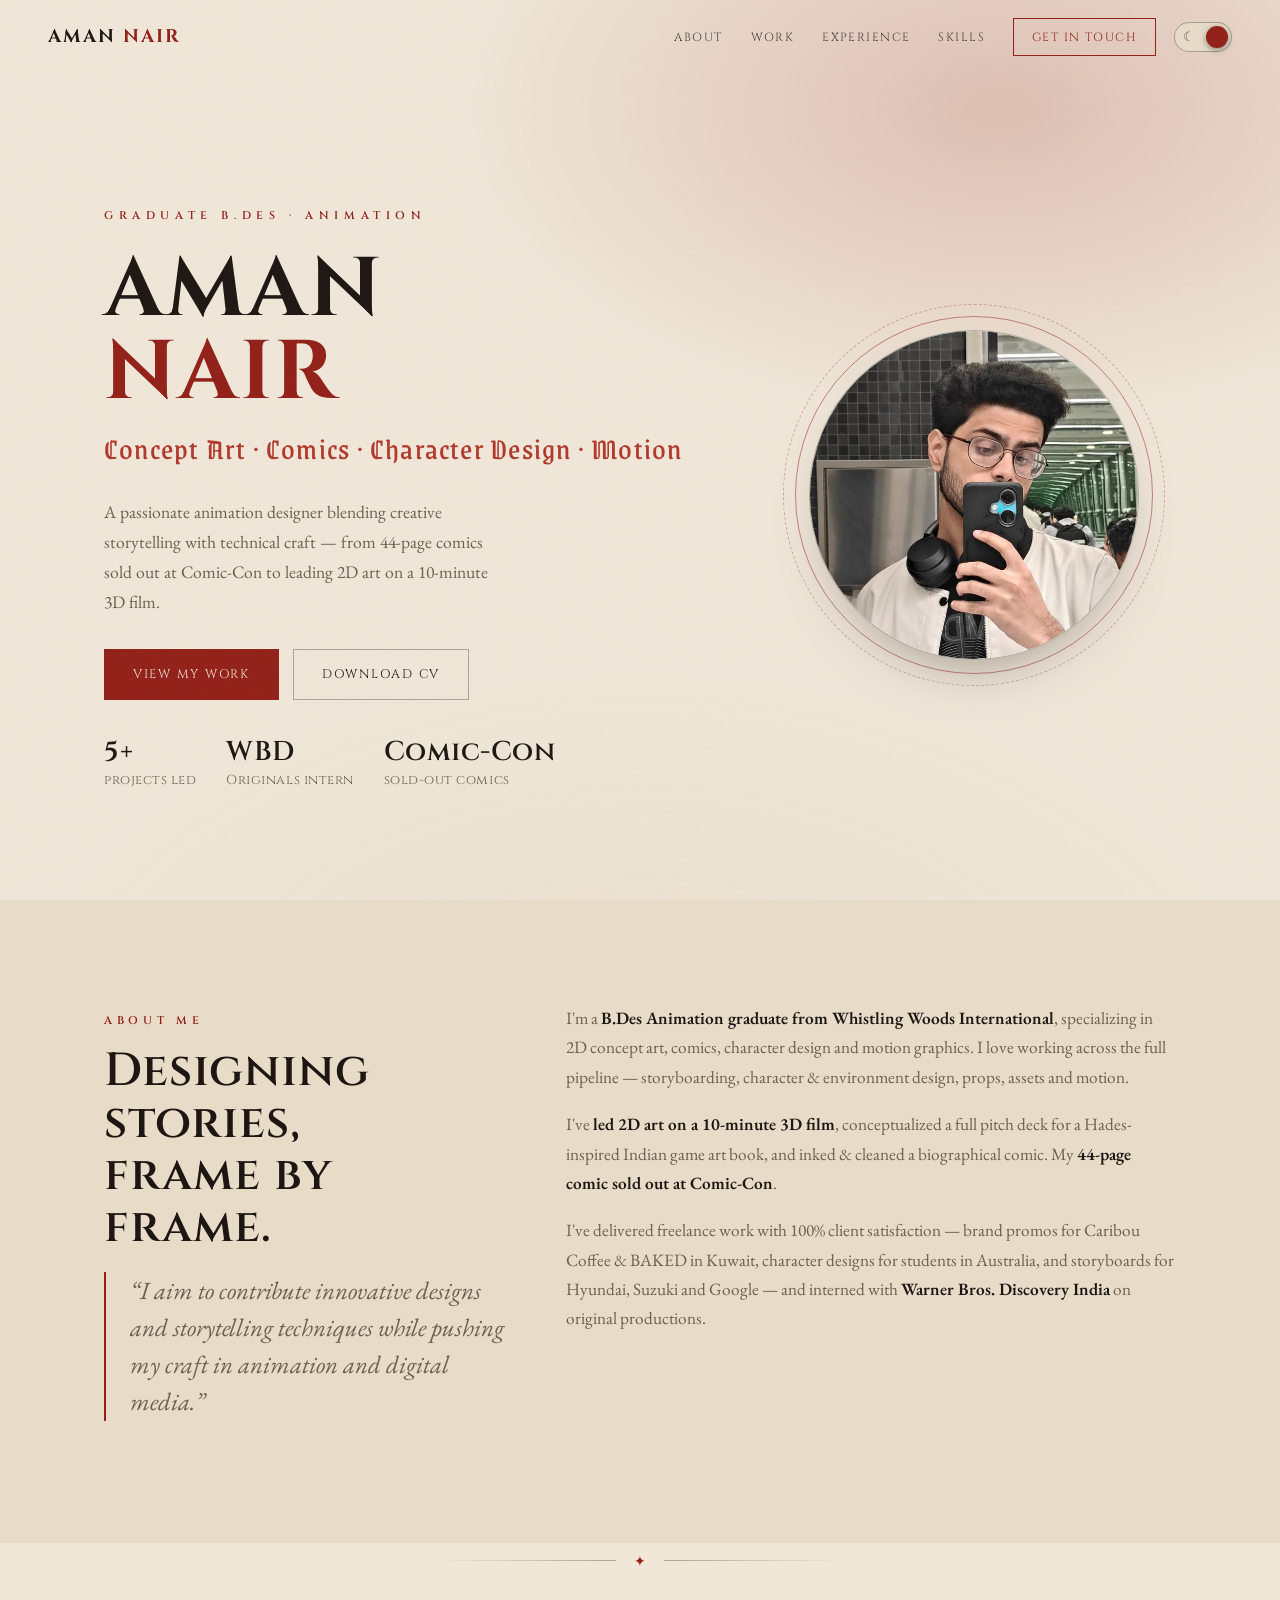
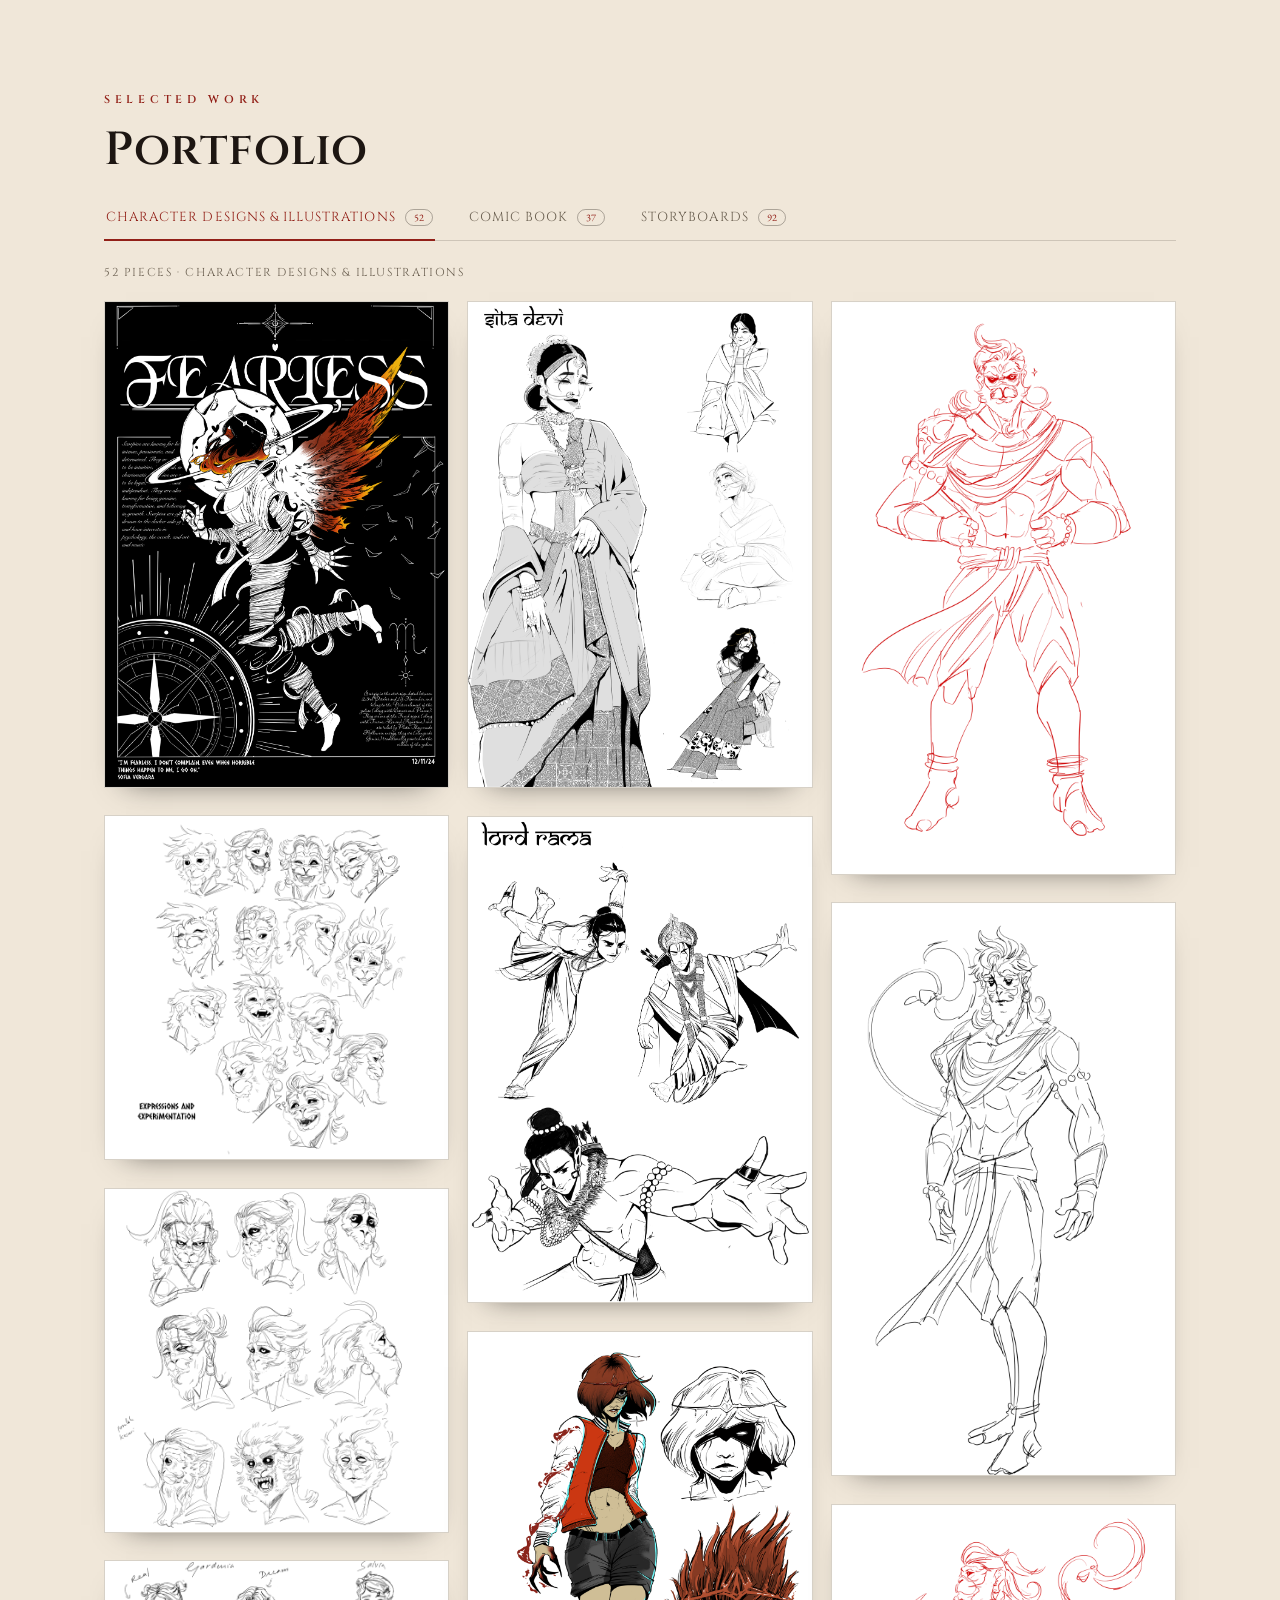
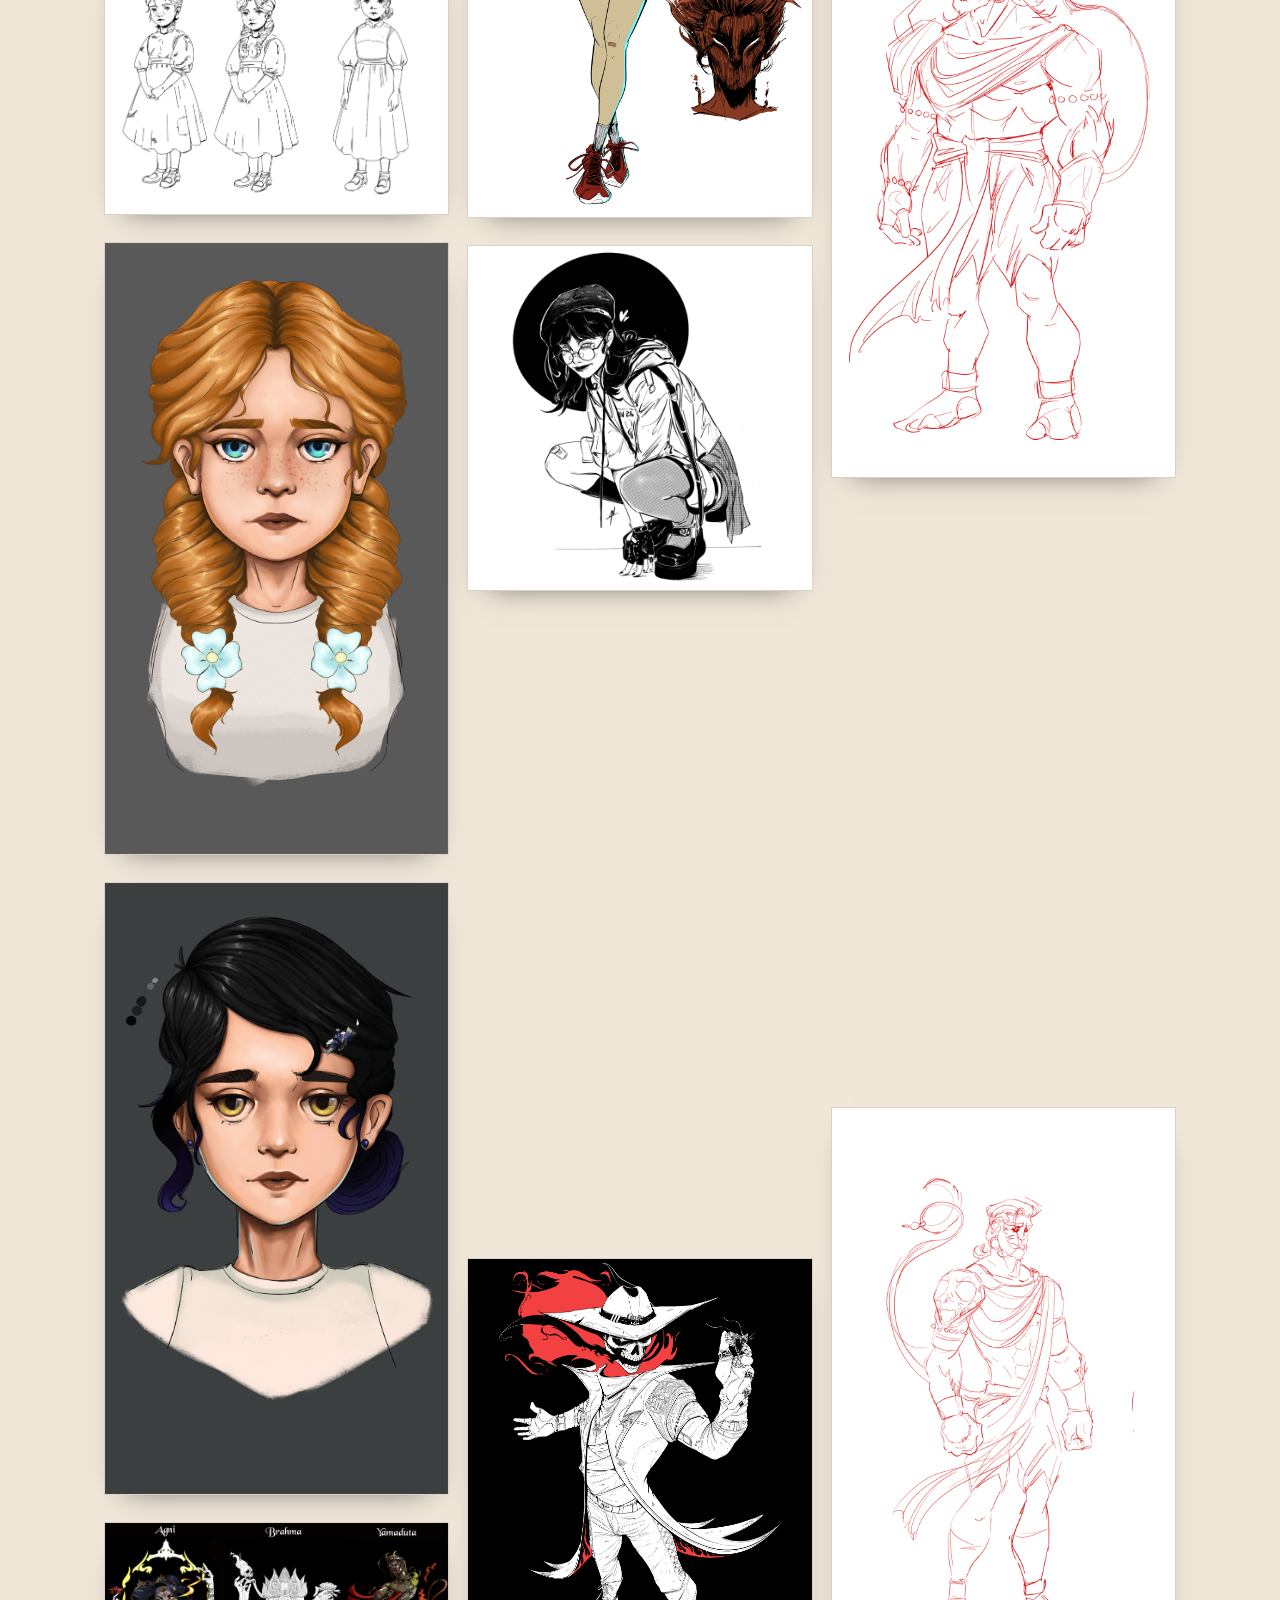
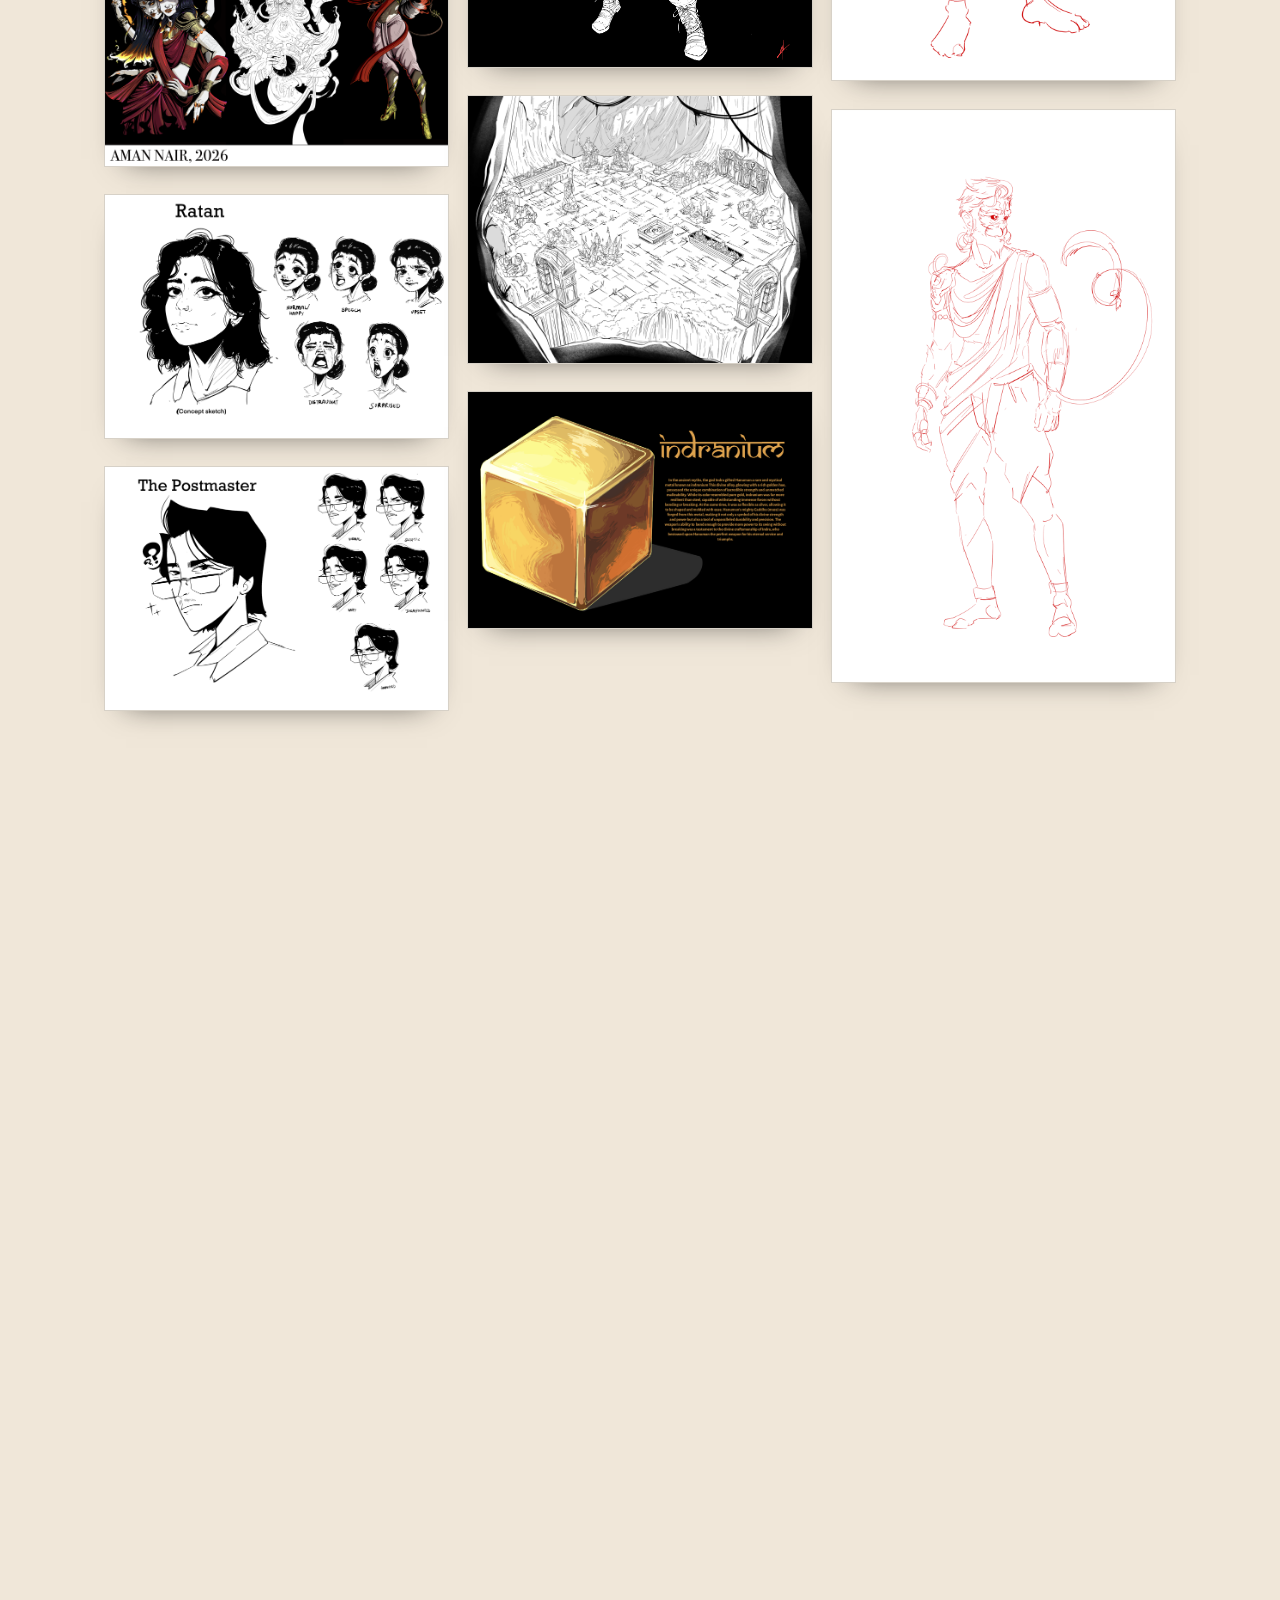
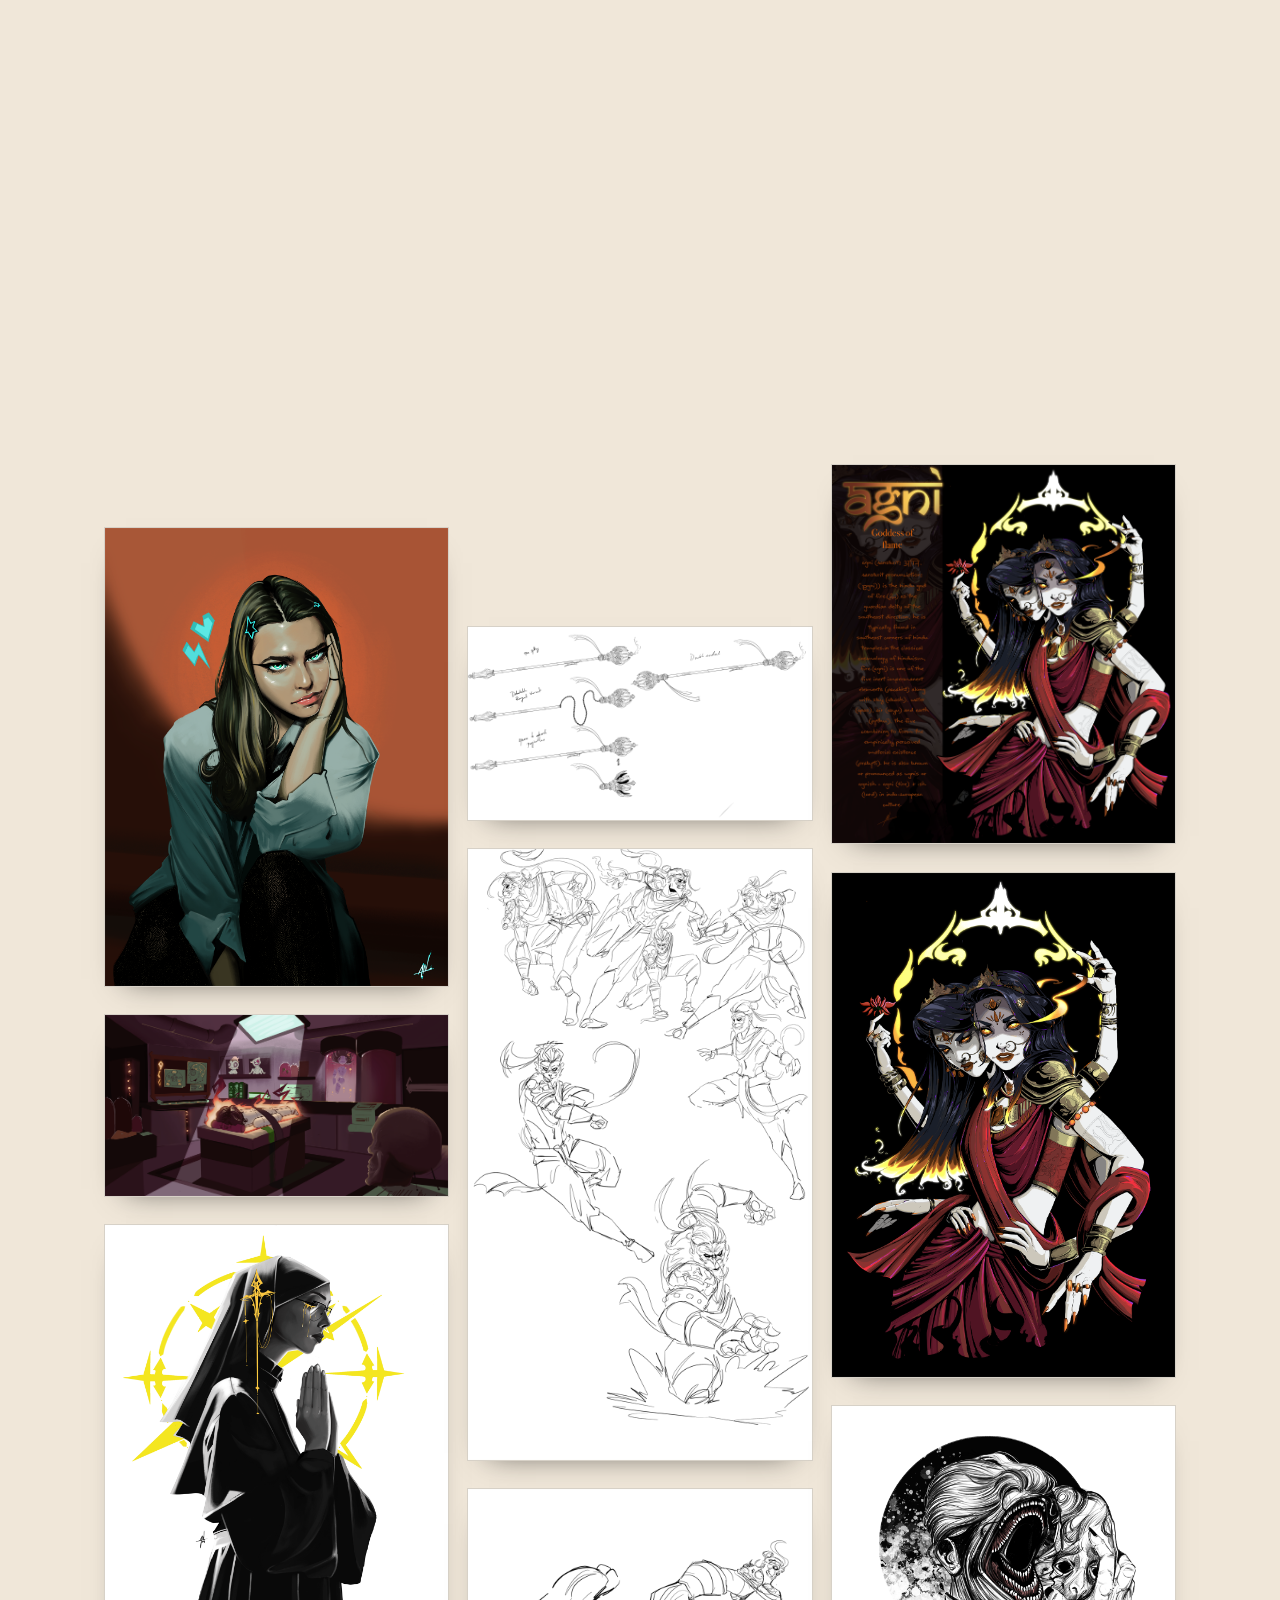
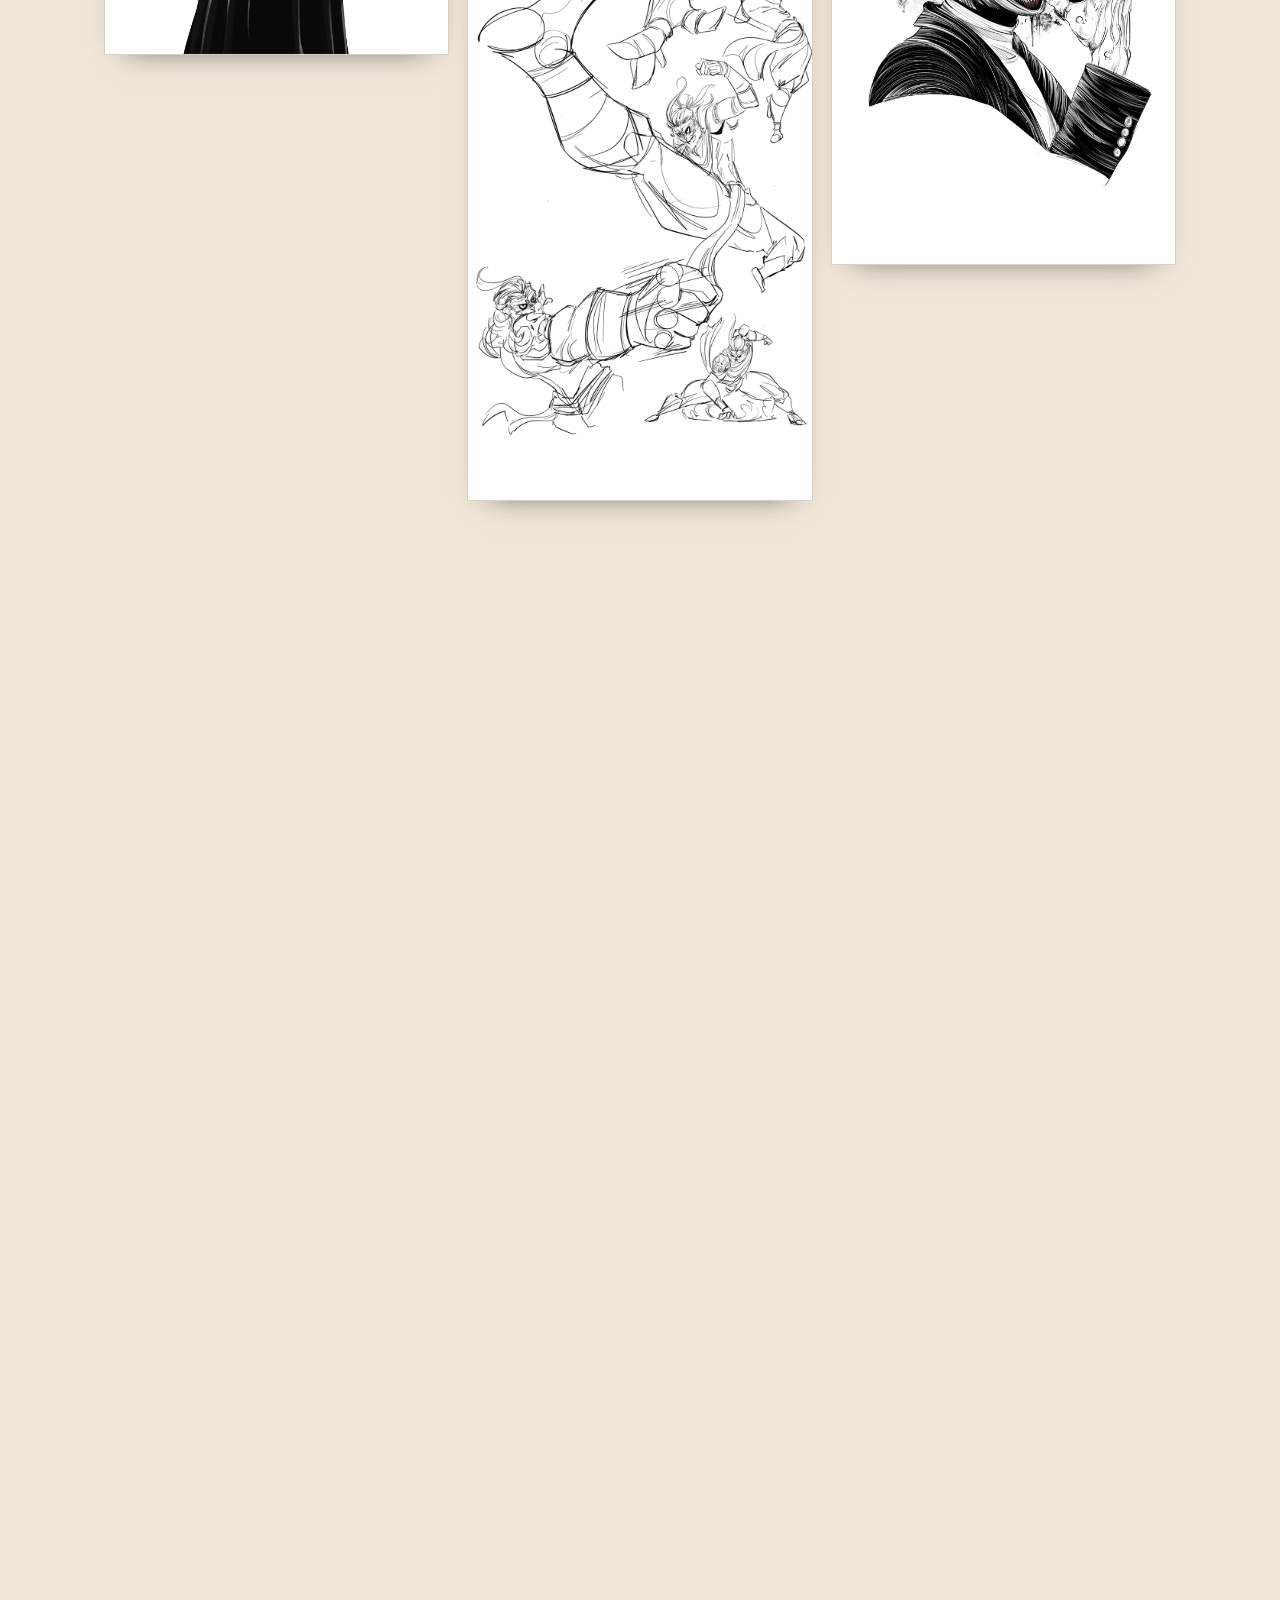
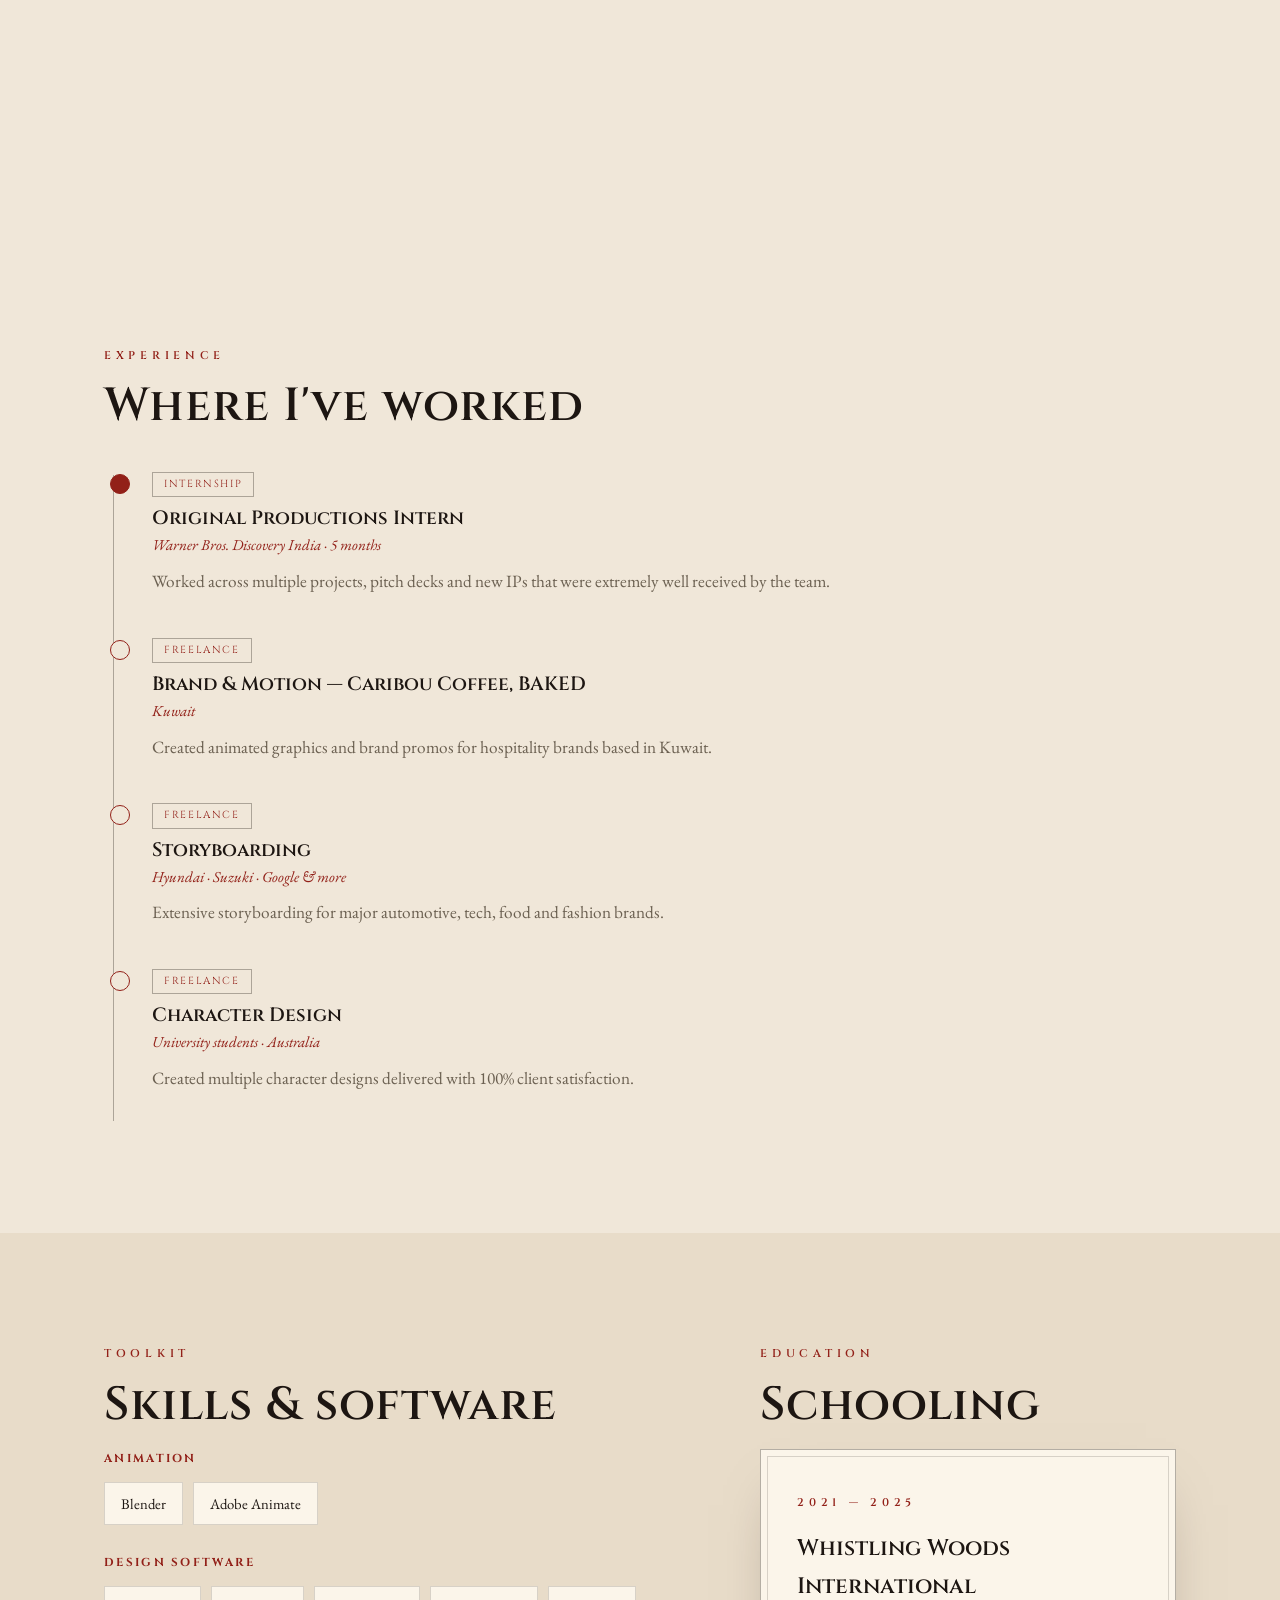
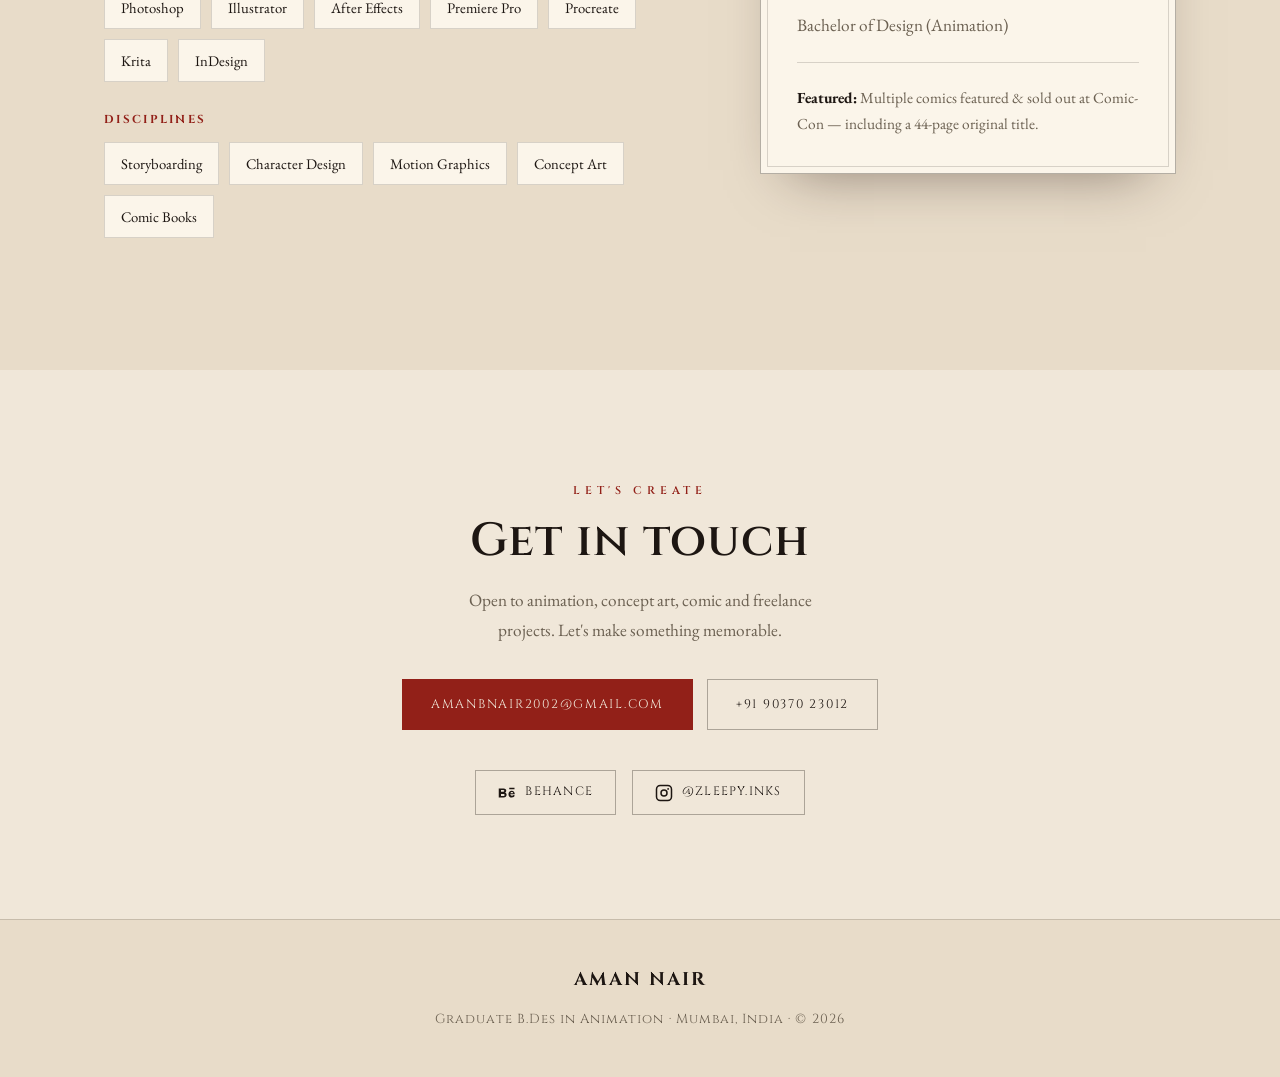
==== index.html @ 1924de6a "Publish Aman Nair animation portfolio (crimson theme) Co-Authored-By: Claude Opus 4.8 (1M context) <" ====
<!DOCTYPE html>
<html lang="en" data-theme="dark">
<head>
<meta charset="UTF-8" />
<meta name="viewport" content="width=device-width, initial-scale=1.0" />
<title>Aman Nair — Animation &amp; Concept Art Portfolio</title>
<meta name="description" content="Aman Nair — B.Des Animation graduate. 2D concept art, comics, character design, storyboarding and motion graphics." />

<!-- set theme before paint to avoid a flash -->
<script>
  (function(){
    try{
      var t = localStorage.getItem('theme');
      if(!t) t = (window.matchMedia && matchMedia('(prefers-color-scheme: light)').matches) ? 'light' : 'dark';
      document.documentElement.setAttribute('data-theme', t);
    }catch(e){}
  })();
</script>

<link rel="preconnect" href="https://fonts.googleapis.com" />
<link rel="preconnect" href="https://fonts.gstatic.com" crossorigin />
<link href="https://fonts.googleapis.com/css2?family=Cinzel:wght@400;500;600;700&family=EB+Garamond:ital,wght@0,400;0,500;0,600;1,400;1,500&family=Grenze+Gotisch:wght@400;500;600&display=swap" rel="stylesheet" />

<style>
/* =========================================================
   AMAN NAIR — "Ink & Blood" theme
   Gothic ink art-book aesthetic, with light/dark toggle.
   Palette: bone/ink + crimson/oxblood (for the gothic comics).
   (--gold = the crimson accent; name kept to match the markup.)
   ========================================================= */

/* ---- DARK (default): white ink on black ---- */
:root,
[data-theme="dark"]{
  --bg:#0c0b0c;
  --bg-2:#161214;
  --surface:#1d181a;
  --text:#ece5d8;
  --muted:#9a9088;
  --gold:#c4392f;          /* crimson accent */
  --gold-soft:#e08478;     /* lighter rose for taglines */
  --crimson:#7c1d18;       /* deep oxblood */
  --line:rgba(236,229,216,.14);
  --line-strong:rgba(236,229,216,.28);
  --grain:.06;
  --shadow:0 26px 60px -28px rgba(0,0,0,.85);
}
/* ---- LIGHT: ink on paper ---- */
[data-theme="light"]{
  --bg:#f0e7d9;
  --bg-2:#e8dcc9;
  --surface:#fbf5ea;
  --text:#1d1612;
  --muted:#6b6051;
  --gold:#922018;          /* deep oxblood-crimson on paper */
  --gold-soft:#b1382b;     /* medium crimson */
  --crimson:#7c1d18;
  --line:rgba(29,22,18,.16);
  --line-strong:rgba(29,22,18,.32);
  --grain:.04;
  --shadow:0 26px 55px -30px rgba(40,22,18,.5);
}

*{margin:0;padding:0;box-sizing:border-box}
html{scroll-behavior:smooth}
body{
  font-family:'EB Garamond',Georgia,serif;
  background:var(--bg);color:var(--text);
  line-height:1.7;font-size:1.08rem;
  -webkit-font-smoothing:antialiased;overflow-x:hidden;
  transition:background-color .45s ease, color .45s ease;
}
img{display:block;max-width:100%}
a{color:inherit;text-decoration:none}

/* film-grain texture over everything */
body::after{
  content:"";position:fixed;inset:0;z-index:9999;pointer-events:none;opacity:var(--grain);
  background-image:url("data:image/svg+xml,%3Csvg xmlns='http://www.w3.org/2000/svg' width='220' height='220'%3E%3Cfilter id='n'%3E%3CfeTurbulence type='fractalNoise' baseFrequency='0.85' numOctaves='2' stitchTiles='stitch'/%3E%3C/filter%3E%3Crect width='100%25' height='100%25' filter='url(%23n)'/%3E%3C/svg%3E");
}

.display{font-family:'Cinzel',serif}
.gothic{font-family:'Grenze Gotisch',serif}
.wrap{max-width:1120px;margin:0 auto;padding:0 24px}
section{padding:104px 0;position:relative;transition:background-color .45s ease}

.eyebrow{
  display:inline-block;font-family:'Cinzel',serif;font-size:.7rem;letter-spacing:.42em;
  text-transform:uppercase;font-weight:600;color:var(--gold);margin-bottom:16px;
}
h2.section-title{
  font-family:'Cinzel',serif;font-weight:600;
  font-size:clamp(1.9rem,4.6vw,2.9rem);line-height:1.12;margin-bottom:18px;letter-spacing:1px;
}

/* ornamental divider */
.rule{display:flex;align-items:center;justify-content:center;gap:18px;padding:6px 0}
.rule::before,.rule::after{content:"";height:1px;width:min(180px,26vw);background:linear-gradient(90deg,transparent,var(--line-strong))}
.rule::after{background:linear-gradient(90deg,var(--line-strong),transparent)}
.rule span{color:var(--gold);font-size:.9rem}

/* ---------- NAV ---------- */
nav{
  position:fixed;top:0;left:0;right:0;z-index:50;
  display:flex;align-items:center;justify-content:space-between;
  padding:18px clamp(20px,5vw,48px);transition:background .35s, box-shadow .35s, padding .35s;
}
nav.scrolled{background:color-mix(in srgb, var(--bg) 88%, transparent);backdrop-filter:blur(12px);box-shadow:0 1px 0 var(--line);padding-top:13px;padding-bottom:13px}
.brand{font-family:'Cinzel',serif;font-size:1.15rem;font-weight:700;letter-spacing:2px}
.brand span{color:var(--gold)}
.nav-right{display:flex;align-items:center;gap:18px}
.nav-links{display:flex;gap:28px;align-items:center}
.nav-links a{font-family:'Cinzel',serif;font-size:.74rem;letter-spacing:.12em;text-transform:uppercase;color:var(--text);opacity:.78;transition:opacity .2s,color .2s}
.nav-links a:hover{opacity:1;color:var(--gold)}
.nav-cta{border:1px solid var(--gold);color:var(--gold) !important;padding:8px 18px;border-radius:0;opacity:1 !important;transition:background .25s,color .25s}
.nav-cta:hover{background:var(--gold);color:var(--bg) !important}

/* theme toggle */
.theme-toggle{
  position:relative;width:58px;height:30px;border-radius:999px;cursor:pointer;
  border:1px solid var(--line-strong);background:var(--bg-2);flex:0 0 auto;
}
.theme-toggle .ti{position:absolute;top:50%;transform:translateY(-50%);font-size:.8rem;line-height:1;opacity:.55}
.theme-toggle .moon{left:8px}.theme-toggle .sun{right:8px}
.theme-toggle::after{
  content:"";position:absolute;top:3px;left:3px;width:22px;height:22px;border-radius:50%;
  background:var(--gold);box-shadow:0 2px 6px rgba(0,0,0,.4);transition:transform .38s cubic-bezier(.3,.8,.3,1);
}
[data-theme="light"] .theme-toggle::after{transform:translateX(28px)}
.nav-toggle{display:none;background:none;border:0;cursor:pointer;font-size:1.5rem;color:var(--text)}

/* ---------- HERO ---------- */
.hero{
  position:relative;min-height:100vh;display:flex;align-items:center;padding-top:90px;overflow:hidden;
}
.hero::before{ /* vignette + gold whisper */
  content:"";position:absolute;inset:0;z-index:0;
  background:
    radial-gradient(900px 520px at 78% 12%, color-mix(in srgb,var(--gold) 22%, transparent), transparent 60%),
    radial-gradient(1100px 700px at 50% 120%, color-mix(in srgb,var(--bg-2) 80%, transparent), transparent 60%);
  opacity:.9;
}
.hero-grid{position:relative;z-index:1;display:grid;grid-template-columns:1.3fr .85fr;gap:50px;align-items:center;width:100%}
.hero-eyebrow{letter-spacing:.5em}
.hero h1{font-family:'Cinzel',serif;font-weight:700;font-size:clamp(2.7rem,7.2vw,5.2rem);line-height:1;letter-spacing:2px;margin:8px 0 4px;text-transform:uppercase}
.hero h1 .sub-name{display:block;color:var(--gold)}
.hero .tagline{font-family:'Grenze Gotisch',serif;font-size:clamp(1.3rem,2.8vw,1.9rem);color:var(--gold-soft);letter-spacing:.04em;margin:8px 0 22px}
.hero p.lead{color:var(--muted);max-width:48ch;margin-bottom:32px;font-size:1.1rem}
.hero-cta{display:flex;gap:14px;flex-wrap:wrap}
.btn{
  display:inline-flex;align-items:center;gap:9px;font-family:'Cinzel',serif;font-size:.78rem;letter-spacing:.14em;
  text-transform:uppercase;padding:14px 28px;cursor:pointer;border:1px solid transparent;
  transition:transform .2s, background .25s, color .25s, box-shadow .25s;
}
.btn-primary{background:var(--gold);color:var(--bg);box-shadow:var(--shadow)}
.btn-primary:hover{transform:translateY(-3px)}
.btn-ghost{border-color:var(--line-strong);color:var(--text)}
.btn-ghost:hover{border-color:var(--gold);color:var(--gold);transform:translateY(-3px)}
.hero-meta{display:flex;gap:30px;margin-top:38px;flex-wrap:wrap;font-size:.82rem;color:var(--muted);font-family:'Cinzel',serif;letter-spacing:.04em}
.hero-meta b{display:block;font-size:1.7rem;color:var(--text);font-weight:600;line-height:1;margin-bottom:4px}

/* portrait */
.portrait-frame{position:relative;justify-self:center}
.portrait{
  width:clamp(230px,30vw,330px);aspect-ratio:1;border-radius:50%;overflow:hidden;position:relative;z-index:2;
  background:var(--surface);border:1px solid var(--line-strong);box-shadow:var(--shadow);
  display:flex;align-items:center;justify-content:center;
}
.portrait img{width:100%;height:100%;object-fit:cover;filter:grayscale(.15) contrast(1.05)}
.portrait .pf{position:absolute;inset:0;transition:opacity .6s ease, transform .85s cubic-bezier(.2,.7,.2,1), filter .6s ease;backface-visibility:hidden}
.portrait .pf-hover{opacity:0;transform:scale(1.12)}
.portrait:hover .pf-base{opacity:0;transform:scale(1.12);filter:grayscale(.4) contrast(1.05)}
.portrait:hover .pf-hover{opacity:1;transform:scale(1);filter:grayscale(0) contrast(1.02)}
.portrait .ph{display:flex;flex-direction:column;align-items:center;gap:8px;color:var(--muted);text-align:center;padding:20px}
.portrait .ph svg{width:46px;height:46px;opacity:.7;color:var(--gold)}
.portrait .ph small{font-size:.72rem;letter-spacing:.05em;font-family:'Cinzel',serif}
@keyframes spin{to{transform:rotate(360deg)}}
.portrait-frame::before{content:"";position:absolute;inset:-14px;border:1px solid var(--gold);border-radius:50%;opacity:.5;z-index:1}
.portrait-frame::after{content:"";position:absolute;inset:-26px;border:1px dashed var(--gold);border-radius:50%;opacity:.32;z-index:0;animation:spin 42s linear infinite}

/* ---------- ABOUT ---------- */
.about{background:var(--bg-2)}
.about-grid{display:grid;grid-template-columns:.8fr 1.2fr;gap:56px;align-items:start}
.about p{color:var(--muted);margin-bottom:18px}
.about p .hl{color:var(--text);font-weight:600}
.quote{font-family:'EB Garamond',serif;font-style:italic;font-size:1.55rem;color:var(--gold-soft);border-left:2px solid var(--gold);padding-left:24px;line-height:1.5}

/* ---------- WORK / GALLERY (tabbed + masonry) ---------- */
.work{background:var(--bg)}
.tabs{display:flex;flex-wrap:wrap;gap:2px;border-bottom:1px solid var(--line);margin:10px 0 0}
.filter{
  border:0;background:none;color:var(--muted);font-family:'Cinzel',serif;cursor:pointer;
  padding:13px 2px;margin-right:30px;font-size:.82rem;letter-spacing:.08em;text-transform:uppercase;
  border-bottom:2px solid transparent;margin-bottom:-1px;transition:color .2s,border-color .2s;
}
.filter:hover{color:var(--text)}
.filter.active{color:var(--gold);border-bottom-color:var(--gold)}
.filter .count{font-family:'EB Garamond',serif;font-size:.78em;letter-spacing:0;color:var(--gold);border:1px solid var(--line-strong);padding:1px 8px;border-radius:999px;margin-left:9px;vertical-align:middle}
.gallery-count{font-family:'Cinzel',serif;font-size:.72rem;letter-spacing:.14em;text-transform:uppercase;color:var(--muted);margin:22px 0 0}
.gallery{column-count:3;column-gap:18px;margin-top:18px}
.card{
  display:inline-block;width:100%;margin:0 0 18px;break-inside:avoid;position:relative;
  overflow:hidden;cursor:pointer;background:var(--surface);border:1px solid var(--line);
  box-shadow:0 14px 30px -22px rgba(0,0,0,.7);
  opacity:0;transform:translateY(20px);transition:opacity .55s, transform .55s, box-shadow .3s, border-color .3s;transition-delay:var(--d,0ms);
}
.card.in{opacity:1;transform:none}
.card:hover{border-color:var(--gold);box-shadow:0 0 0 1px var(--gold), 0 22px 44px -22px rgba(0,0,0,.75)}
.card img{width:100%;height:auto;display:block;transition:transform .55s ease, filter .55s ease;filter:saturate(.92)}
.card:hover img{transform:scale(1.04);filter:saturate(1.05)}
.card::after{
  content:"\2922";position:absolute;top:11px;right:11px;width:34px;height:34px;border-radius:50%;
  background:color-mix(in srgb,var(--bg) 70%, transparent);color:var(--gold);border:1px solid var(--gold);
  display:flex;align-items:center;justify-content:center;font-size:1rem;opacity:0;transform:scale(.8);transition:.25s;
}
.card:hover::after{opacity:1;transform:none}
.card.placeholder{background:var(--bg-2);min-height:120px}
.card.placeholder::after{display:none}
.ph-miss{padding:28px 14px;text-align:center;color:var(--muted);font-size:.78rem;line-height:1.5;font-family:'Cinzel',serif}
/* comic tab: row grid so pages read in named order, left-to-right */
.gallery.rows{column-count:unset;display:grid;grid-template-columns:repeat(auto-fill,minmax(140px,1fr));gap:14px}
.gallery.rows .card{margin:0;aspect-ratio:3/4}
.gallery.rows .card img{height:100%;object-fit:cover}
.readbook{font-family:'Cinzel',serif;font-size:.64rem;letter-spacing:.12em;text-transform:uppercase;color:var(--bg);background:var(--gold);border:0;padding:8px 15px;cursor:pointer;transition:transform .2s,background .2s;vertical-align:middle}
.readbook:hover{transform:translateY(-2px)}

/* ---------- SHOWREEL ---------- */
.reel{background:var(--bg-2);text-align:center}
.reel-stage{
  max-width:880px;margin:0 auto;aspect-ratio:16/9;overflow:hidden;
  background:var(--surface);border:1px solid var(--line-strong);box-shadow:var(--shadow);
  display:flex;align-items:center;justify-content:center;
}
.reel-stage iframe,.reel-stage video{width:100%;height:100%;border:0}
.reel-ph{color:var(--muted);padding:30px}
.reel-ph .play{width:74px;height:74px;border-radius:50%;border:1px solid var(--gold);margin:0 auto 16px;display:flex;align-items:center;justify-content:center;font-size:1.4rem;color:var(--gold)}

/* ---------- EXPERIENCE ---------- */
.exp{background:var(--bg)}
.timeline{position:relative;margin-top:34px;padding-left:6px}
.timeline::before{content:"";position:absolute;left:9px;top:8px;bottom:8px;width:1px;background:var(--line-strong)}
.tl-item{position:relative;padding:0 0 36px 42px}
.tl-item::before{content:"";position:absolute;left:0;top:7px;width:18px;height:18px;border-radius:50%;background:var(--bg);border:1px solid var(--gold)}
.tl-item.major::before{background:var(--gold)}
.tl-role{font-family:'Cinzel',serif;font-size:1.2rem;font-weight:600;line-height:1.25}
.tl-org{color:var(--gold);font-size:.95rem;margin:3px 0 8px;font-style:italic}
.tl-item p{color:var(--muted)}
.tl-tag{display:inline-block;font-family:'Cinzel',serif;font-size:.64rem;letter-spacing:.16em;text-transform:uppercase;color:var(--gold);border:1px solid var(--line-strong);padding:3px 11px;margin-bottom:9px}

/* ---------- SKILLS + EDU ---------- */
.skills{background:var(--bg-2)}
.skills-grid{display:grid;grid-template-columns:1.3fr .9fr;gap:56px}
.skill-group{margin-bottom:28px}
.skill-group h4{font-family:'Cinzel',serif;font-size:.72rem;letter-spacing:.2em;text-transform:uppercase;color:var(--gold);margin-bottom:13px}
.chips{display:flex;flex-wrap:wrap;gap:10px}
.chip{background:var(--surface);border:1px solid var(--line);padding:8px 16px;font-size:.92rem;color:var(--text);transition:all .2s}
.chip:hover{border-color:var(--gold);color:var(--gold);transform:translateY(-3px)}
.edu-card{background:var(--surface);border:1px solid var(--line-strong);padding:36px;box-shadow:var(--shadow);position:relative}
.edu-card::before{content:"";position:absolute;inset:6px;border:1px solid var(--line);pointer-events:none}
.edu-card .eyebrow{color:var(--gold)}
.edu-card h3{font-family:'Cinzel',serif;font-size:1.4rem;font-weight:600;margin-bottom:6px}
.edu-card p{color:var(--muted)}
.edu-card .feat{margin-top:22px;padding-top:22px;border-top:1px solid var(--line);font-size:.96rem;color:var(--muted)}
.edu-card .feat b{color:var(--text)}

/* ---------- CONTACT ---------- */
.contact{background:var(--bg);text-align:center}
.contact .lead{color:var(--muted);max-width:48ch;margin:0 auto 34px}
.contact-actions{display:flex;gap:14px;justify-content:center;flex-wrap:wrap;margin-bottom:40px}
.socials{display:flex;gap:16px;justify-content:center;flex-wrap:wrap}
.social{display:inline-flex;align-items:center;gap:9px;border:1px solid var(--line-strong);padding:11px 22px;font-family:'Cinzel',serif;font-size:.76rem;letter-spacing:.1em;text-transform:uppercase;transition:all .2s}
.social:hover{border-color:var(--gold);background:var(--gold);color:var(--bg);transform:translateY(-3px)}
.social svg{width:18px;height:18px}

/* ---------- FOOTER ---------- */
footer{background:var(--bg-2);color:var(--muted);text-align:center;padding:44px 24px;border-top:1px solid var(--line)}
footer .brand{display:block;margin-bottom:8px;color:var(--text)}
footer small{font-size:.82rem;font-family:'Cinzel',serif;letter-spacing:.08em}

/* ---------- LIGHTBOX (always ink-dark) ---------- */
.lightbox{position:fixed;inset:0;z-index:100;background:rgba(7,7,9,.95);display:none;align-items:center;justify-content:center;padding:30px;opacity:0;transition:opacity .3s}
.lightbox.open{display:flex;opacity:1}
.lightbox img{max-width:90vw;max-height:82vh;box-shadow:0 30px 70px -20px rgba(0,0,0,.9);border:1px solid rgba(196,57,47,.45)}
.lb-cap{position:absolute;bottom:22px;left:0;right:0;text-align:center;color:#ece5d8}
.lb-cap .card-cat{display:block;font-family:'Cinzel',serif;font-size:.66rem;letter-spacing:.18em;text-transform:uppercase;color:var(--gold)}
.lb-cap .card-title{font-family:'EB Garamond',serif;font-size:1.15rem}
.lb-close{position:absolute;top:20px;right:28px;background:none;border:0;color:#ece5d8;font-size:2rem;cursor:pointer;line-height:1}
.lb-nav{position:absolute;top:50%;transform:translateY(-50%);background:rgba(255,255,255,.1);border:0;color:#fff;width:48px;height:48px;font-size:1.4rem;cursor:pointer;transition:background .2s}
.lb-nav:hover{background:rgba(196,57,47,.38)}
.lb-prev{left:18px}.lb-next{right:18px}

/* ---------- COMIC FLIPBOOK READER ---------- */
.flip-reader{position:fixed;inset:0;z-index:120;background:rgba(7,7,9,.96);display:none;align-items:center;justify-content:center;opacity:0;transition:opacity .3s}
.flip-reader.open{display:flex;opacity:1}
.flip-stage{perspective:2600px;display:flex;align-items:center;justify-content:center;width:100%}
.book{position:relative;height:min(84vh, calc(94vw / 1.414));aspect-ratio:1.414 / 1;transform-style:preserve-3d;box-shadow:0 30px 80px -22px rgba(0,0,0,.85)}
.leaf{position:absolute;top:0;height:100%;width:50%;overflow:hidden;background:var(--surface)}
.static-left{left:0}
.static-right{right:0}
.leaf img,.flip-face img{width:100%;height:100%;object-fit:contain;display:block;background:#0b0b0c}
/* one half of a full-width spread (shown across two pages) */
.leaf img.halfimg,.flip-face img.halfimg{position:absolute;top:0;width:200%;max-width:none;height:100%;object-fit:cover}
.flip-face{position:absolute;inset:0;backface-visibility:hidden;overflow:hidden;background:var(--surface)}
.flip-face.back{transform:rotateY(180deg)}
.flipping{right:0;width:50%;transform-origin:left center;transform-style:preserve-3d;z-index:5;display:none}
.flipping::before{content:"";position:absolute;inset:0;z-index:3;pointer-events:none;background:linear-gradient(90deg,rgba(0,0,0,.22),transparent 38%)}
.book::after{content:"";position:absolute;top:0;bottom:0;left:50%;width:34px;transform:translateX(-17px);background:linear-gradient(90deg,transparent,rgba(0,0,0,.30),transparent);pointer-events:none;z-index:2}
.flip-nav{position:absolute;top:50%;transform:translateY(-50%);background:rgba(255,255,255,.1);border:0;color:#fff;width:54px;height:54px;border-radius:50%;font-size:1.7rem;cursor:pointer;transition:background .2s;z-index:10}
.flip-nav:hover{background:rgba(196,57,47,.55)}
.flip-nav.prev{left:max(14px,3vw)}
.flip-nav.next{right:max(14px,3vw)}
.flip-close{position:absolute;top:18px;right:26px;background:none;border:0;color:#fff;font-size:2.1rem;cursor:pointer;z-index:10;line-height:1}
.flip-count{position:absolute;bottom:16px;left:0;right:0;text-align:center;color:#ece5d8;font-family:'Cinzel',serif;font-size:.7rem;letter-spacing:.18em}
.flip-hint{position:absolute;bottom:36px;left:0;right:0;text-align:center;color:rgba(236,229,216,.5);font-family:'Cinzel',serif;font-size:.62rem;letter-spacing:.14em}

/* ---------- REVEAL ---------- */
.reveal{opacity:0;transform:translateY(28px);transition:opacity .8s ease, transform .8s cubic-bezier(.2,.7,.2,1)}
.reveal.in{opacity:1;transform:none}

/* ---------- RESPONSIVE ---------- */
@media(max-width:880px){
  .nav-links{
    position:fixed;inset:0 0 0 auto;width:min(76vw,300px);background:var(--bg-2);
    flex-direction:column;justify-content:center;gap:28px;padding:40px;
    transform:translateX(100%);transition:transform .35s ease;box-shadow:var(--shadow);border-left:1px solid var(--line);
  }
  .nav-links.open{transform:none}
  .nav-toggle{display:block;z-index:60}
  .hero-grid{grid-template-columns:1fr;text-align:center}
  .hero p.lead{margin-left:auto;margin-right:auto}
  .hero-cta,.hero-meta{justify-content:center}
  .portrait-frame{order:-1}
  .about-grid,.skills-grid{grid-template-columns:1fr;gap:36px}
  .gallery{column-count:2}
}
@media(max-width:540px){
  section{padding:74px 0}
  .gallery{column-count:1}
  .hero-meta{gap:20px}
}
</style>
</head>
<body>

<!-- ================= NAV ================= -->
<nav id="nav">
  <a href="#top" class="brand">AMAN <span>NAIR</span></a>
  <div class="nav-right">
    <div class="nav-links" id="navLinks">
      <a href="#about">About</a>
      <a href="#work">Work</a>
      <a href="#reel">Showreel</a>
      <a href="#experience">Experience</a>
      <a href="#skills">Skills</a>
      <a href="#contact" class="nav-cta">Get in touch</a>
    </div>
    <button class="theme-toggle" id="themeToggle" aria-label="Toggle light / dark mode" title="Switch light / dark">
      <span class="ti moon">☾</span><span class="ti sun">☀</span>
    </button>
    <button class="nav-toggle" id="navToggle" aria-label="Menu">☰</button>
  </div>
</nav>

<!-- ================= HERO ================= -->
<header class="hero" id="top">
  <div class="wrap hero-grid">
    <div class="hero-copy reveal">
      <span class="eyebrow hero-eyebrow">Graduate B.Des · Animation</span>
      <h1>Aman<span class="sub-name">Nair</span></h1>
      <p class="tagline">Concept Art · Comics · Character Design · Motion</p>
      <p class="lead">A passionate animation designer blending creative storytelling with technical craft — from 44-page comics sold out at Comic-Con to leading 2D art on a 10-minute 3D film.</p>
      <div class="hero-cta">
        <a href="#work" class="btn btn-primary">View my work</a>
        <!-- Drop your CV PDF in this folder and name it cv.pdf for this to work -->
        <a href="CV.pdf" target="_blank" class="btn btn-ghost">Download CV</a>
      </div>
      <div class="hero-meta">
        <div><b>5+</b> projects led</div>
        <div><b>WBD</b> Originals intern</div>
        <div><b>Comic-Con</b> sold-out comics</div>
      </div>
    </div>

    <div class="portrait-frame reveal">
      <div class="portrait">
        <!-- DP.png by default; cross-fades / morphs to DP2.jpg on hover -->
        <img class="pf pf-base" id="heroPhoto" src="images/DP.png" alt="Aman Nair">
        <img class="pf pf-hover" src="images/DP2.jpg" alt="" aria-hidden="true">
        <div class="ph" id="heroPlaceholder" style="display:none">
          <svg viewBox="0 0 24 24" fill="none" stroke="currentColor" stroke-width="1.5"><circle cx="12" cy="8" r="4"/><path d="M4 20c0-4 4-6 8-6s8 2 8 6"/></svg>
          <small>Drop your photo →<br>images/DP.png</small>
        </div>
      </div>
    </div>
  </div>
</header>

<!-- ================= ABOUT ================= -->
<section class="about" id="about">
  <div class="wrap about-grid">
    <div class="reveal">
      <span class="eyebrow">About me</span>
      <h2 class="section-title">Designing stories,<br>frame by frame.</h2>
      <p class="quote">“I aim to contribute innovative designs and storytelling techniques while pushing my craft in animation and digital media.”</p>
    </div>
    <div class="reveal">
      <p>I'm a <span class="hl">B.Des Animation graduate from Whistling Woods International</span>, specializing in 2D concept art, comics, character design and motion graphics. I love working across the full pipeline — storyboarding, character &amp; environment design, props, assets and motion.</p>
      <p>I've <span class="hl">led 2D art on a 10-minute 3D film</span>, conceptualized a full pitch deck for a Hades-inspired Indian game art book, and inked &amp; cleaned a biographical comic. My <span class="hl">44-page comic sold out at Comic-Con</span>.</p>
      <p>I've delivered freelance work with 100% client satisfaction — brand promos for Caribou Coffee &amp; BAKED in Kuwait, character designs for students in Australia, and storyboards for Hyundai, Suzuki and Google — and interned with <span class="hl">Warner Bros. Discovery India</span> on original productions.</p>
    </div>
  </div>
</section>

<div class="rule"><span>✦</span></div>

<!-- ================= WORK / GALLERY ================= -->
<section class="work" id="work">
  <div class="wrap">
    <div class="reveal">
      <span class="eyebrow">Selected work</span>
      <h2 class="section-title">Portfolio</h2>
    </div>
    <!-- Tabs + images are generated from your images/ sub-folders (see gallery-data.js) -->
    <div class="tabs reveal" id="filters"></div>
    <div class="gallery-count reveal" id="galleryCount"></div>
    <div class="gallery" id="gallery"></div>
  </div>
</section>

<!-- ================= SHOWREEL ================= -->
<section class="reel" id="reel">
  <div class="wrap reveal">
    <span class="eyebrow">Motion</span>
    <h2 class="section-title">Showreel</h2>
    <p style="color:var(--muted);max-width:50ch;margin:0 auto 30px">A look at my motion graphics and animated work. Paste a YouTube/Vimeo embed or drop a video file to bring this to life.</p>
    <div class="reel-stage">
      <!--  TO ADD YOUR REEL, replace this inner block with ONE of:
            • YouTube:  <iframe src="https://www.youtube.com/embed/VIDEO_ID" allowfullscreen></iframe>
            • Vimeo:    <iframe src="https://player.vimeo.com/video/VIDEO_ID" allowfullscreen></iframe>
            • A file:   <video src="images/showreel.mp4" controls></video>  -->
      <div class="reel-ph">
        <div class="play">▶</div>
        <p>Your showreel goes here</p>
      </div>
    </div>
  </div>
</section>

<!-- ================= EXPERIENCE ================= -->
<section class="exp" id="experience">
  <div class="wrap">
    <div class="reveal">
      <span class="eyebrow">Experience</span>
      <h2 class="section-title">Where I've worked</h2>
    </div>
    <div class="timeline reveal">
      <div class="tl-item major">
        <span class="tl-tag">Internship</span>
        <div class="tl-role">Original Productions Intern</div>
        <div class="tl-org">Warner Bros. Discovery India · 5 months</div>
        <p>Worked across multiple projects, pitch decks and new IPs that were extremely well received by the team.</p>
      </div>
      <div class="tl-item">
        <span class="tl-tag">Freelance</span>
        <div class="tl-role">Brand &amp; Motion — Caribou Coffee, BAKED</div>
        <div class="tl-org">Kuwait</div>
        <p>Created animated graphics and brand promos for hospitality brands based in Kuwait.</p>
      </div>
      <div class="tl-item">
        <span class="tl-tag">Freelance</span>
        <div class="tl-role">Storyboarding</div>
        <div class="tl-org">Hyundai · Suzuki · Google &amp; more</div>
        <p>Extensive storyboarding for major automotive, tech, food and fashion brands.</p>
      </div>
      <div class="tl-item">
        <span class="tl-tag">Freelance</span>
        <div class="tl-role">Character Design</div>
        <div class="tl-org">University students · Australia</div>
        <p>Created multiple character designs delivered with 100% client satisfaction.</p>
      </div>
    </div>
  </div>
</section>

<!-- ================= SKILLS + EDUCATION ================= -->
<section class="skills" id="skills">
  <div class="wrap skills-grid">
    <div class="reveal">
      <span class="eyebrow">Toolkit</span>
      <h2 class="section-title">Skills &amp; software</h2>
      <div class="skill-group">
        <h4>Animation</h4>
        <div class="chips"><span class="chip">Blender</span><span class="chip">Adobe Animate</span></div>
      </div>
      <div class="skill-group">
        <h4>Design Software</h4>
        <div class="chips">
          <span class="chip">Photoshop</span><span class="chip">Illustrator</span>
          <span class="chip">After Effects</span><span class="chip">Premiere Pro</span>
          <span class="chip">Procreate</span><span class="chip">Krita</span><span class="chip">InDesign</span>
        </div>
      </div>
      <div class="skill-group">
        <h4>Disciplines</h4>
        <div class="chips">
          <span class="chip">Storyboarding</span><span class="chip">Character Design</span>
          <span class="chip">Motion Graphics</span><span class="chip">Concept Art</span><span class="chip">Comic Books</span>
        </div>
      </div>
    </div>
    <div class="reveal">
      <span class="eyebrow">Education</span>
      <h2 class="section-title">Schooling</h2>
      <div class="edu-card">
        <span class="eyebrow">2021 — 2025</span>
        <h3>Whistling Woods International</h3>
        <p>Bachelor of Design (Animation)</p>
        <div class="feat">
          <b>Featured:</b> Multiple comics featured &amp; sold out at Comic-Con — including a 44-page original title.
        </div>
      </div>
    </div>
  </div>
</section>

<!-- ================= CONTACT ================= -->
<section class="contact" id="contact">
  <div class="wrap reveal">
    <span class="eyebrow">Let's create</span>
    <h2 class="section-title">Get in touch</h2>
    <p class="lead">Open to animation, concept art, comic and freelance projects. Let's make something memorable.</p>
    <div class="contact-actions">
      <a href="mailto:amanbnair2002@gmail.com" class="btn btn-primary">amanbnair2002@gmail.com</a>
      <a href="tel:+919037023012" class="btn btn-ghost">+91 90370 23012</a>
    </div>
    <div class="socials">
      <a href="https://www.behance.net/stellarstudios44" target="_blank" class="social">
        <svg viewBox="0 0 24 24" fill="currentColor"><path d="M22 7h-7V5h7v2zM7.5 6C9.99 6 11 7.2 11 9.1c0 1.1-.5 2-1.4 2.5 1.2.4 1.9 1.4 1.9 2.8 0 2.2-1.6 3.6-4.1 3.6H1V6h6.5zM4 10.3h3c.9 0 1.4-.4 1.4-1.2S7.9 8 7 8H4v2.3zM4 16h3.2c1 0 1.6-.5 1.6-1.4 0-.9-.6-1.4-1.7-1.4H4V16zm16.5-1.4c-.3.7-1 1.1-2 1.1-1.2 0-2-.7-2.1-1.9h6c0-3-1.6-4.9-4.1-4.9-2.6 0-4.3 1.9-4.3 4.6 0 2.7 1.7 4.5 4.4 4.5 2 0 3.5-1 4-2.6l-1.8-.8zm-2-3.9c1 0 1.6.6 1.8 1.5h-3.7c.2-.9.9-1.5 1.9-1.5z"/></svg>
        Behance
      </a>
      <a href="https://www.instagram.com/zleepy.inks" target="_blank" class="social">
        <svg viewBox="0 0 24 24" fill="none" stroke="currentColor" stroke-width="2"><rect x="2" y="2" width="20" height="20" rx="5"/><circle cx="12" cy="12" r="4"/><circle cx="17.5" cy="6.5" r="1.2" fill="currentColor" stroke="none"/></svg>
        @zleepy.inks
      </a>
    </div>
  </div>
</section>

<footer>
  <span class="brand display">AMAN NAIR</span>
  <small>Graduate B.Des in Animation · Mumbai, India · © 2026</small>
</footer>

<!-- ================= LIGHTBOX ================= -->
<div class="lightbox" id="lightbox">
  <button class="lb-close" id="lbClose">×</button>
  <button class="lb-nav lb-prev" id="lbPrev">‹</button>
  <button class="lb-nav lb-next" id="lbNext">›</button>
  <div id="lbBody"></div>
  <div class="lb-cap" id="lbCap"></div>
</div>

<!-- ============ COMIC FLIPBOOK READER ============ -->
<div class="flip-reader" id="flipReader">
  <button class="flip-close" id="flipClose" aria-label="Close">×</button>
  <div class="flip-stage">
    <div class="book">
      <div class="leaf static-left" id="pgLeft"></div>
      <div class="leaf static-right" id="pgRight"></div>
      <div class="leaf flipping" id="pgFlip">
        <div class="flip-face front" id="pgFlipFront"></div>
        <div class="flip-face back" id="pgFlipBack"></div>
      </div>
    </div>
  </div>
  <button class="flip-nav prev" id="flipPrev" aria-label="Previous page">‹</button>
  <button class="flip-nav next" id="flipNext" aria-label="Next page">›</button>
  <div class="flip-count" id="flipCount"></div>
  <div class="flip-hint">Click ›  ·  or use the ← → arrow keys to turn the page</div>
</div>

<!-- gallery-data.js is auto-generated from your images/ folders (shared with index.html). -->
<script src="gallery-data.js"></script>
<script>
/* ===== theme toggle ===== */
const root=document.documentElement;
document.getElementById('themeToggle').onclick=()=>{
  const next = root.getAttribute('data-theme')==='light' ? 'dark' : 'light';
  root.setAttribute('data-theme', next);
  try{ localStorage.setItem('theme', next); }catch(e){}
};

/* ===== hero photo: show placeholder only if DP.png is missing ===== */
(function(){
  const base=document.getElementById('heroPhoto'), ph=document.getElementById('heroPlaceholder');
  if(base) base.onerror=()=>{ base.style.display='none'; if(ph) ph.style.display='flex'; };
})();

/* ===== hide the Showreel section until a real video (iframe/video) is added ===== */
(function(){
  const reel=document.getElementById('reel');
  if(reel && !reel.querySelector('iframe, video')){
    reel.style.display='none';
    const link=document.querySelector('.nav-links a[href="#reel"]');
    if(link) link.style.display='none';
  }
})();

/* ===== Tabbed portfolio (each tab = a sub-folder of images/) ===== */
const CATS = Array.isArray(window.GALLERY) ? window.GALLERY : [];
const filtersEl=document.getElementById('filters');
const galleryEl=document.getElementById('gallery');
const countEl=document.getElementById('galleryCount');
let active=0;

const io=new IntersectionObserver((entries)=>{
  entries.forEach(e=>{ if(e.isIntersecting){ e.target.classList.add('in'); io.unobserve(e.target); } });
},{threshold:.08});

function buildTabs(){
  filtersEl.innerHTML='';
  if(!CATS.length){
    countEl.textContent='';
    galleryEl.innerHTML='<p style="color:var(--muted)">No images found yet. Add images inside the <b>images/</b> sub-folders, then run <b>refresh-portfolio.bat</b> and reload.</p>';
    return;
  }
  CATS.forEach((c,i)=>{
    const b=document.createElement('button');
    b.className='filter'+(i===active?' active':'');
    b.innerHTML=`${c.label}<span class="count">${c.images.length}</span>`;
    b.onclick=()=>{
      active=i; buildTabs(); renderGallery();
      const top=document.getElementById('work').offsetTop-30;
      if(window.scrollY>top) window.scrollTo({top,behavior:'smooth'});
    };
    filtersEl.appendChild(b);
  });
}

function renderGallery(){
  const c=CATS[active]; galleryEl.innerHTML='';
  if(!c) return;
  const isComic=/comic/i.test(c.folder);
  galleryEl.classList.toggle('rows', isComic);
  if(isComic){
    comicCat=c;
    countEl.innerHTML=`${c.images.length} pages · ${c.label} &nbsp;&nbsp;<button class="readbook" id="readBook">📖 Read as a book</button>`;
    const rb=document.getElementById('readBook'); if(rb) rb.onclick=()=>openFlip(0);
  } else {
    countEl.textContent=`${c.images.length} pieces · ${c.label}`;
  }
  c.images.forEach((file,i)=>{
    const src=encodeURI(`images/${c.folder}/${file}`);
    const fig=document.createElement('figure'); fig.className='card';
    fig.style.setProperty('--d', Math.min(i,12)*45+'ms');
    const img=document.createElement('img'); img.src=src; img.alt=c.label; img.loading='lazy';
    img.onerror=()=>{ fig.classList.add('placeholder'); fig.innerHTML=`<div class="ph-miss">image not found<br><small>${file}</small></div>`; };
    fig.appendChild(img);
    fig.onclick = isComic ? (()=>openFlip(i)) : (()=>openLightbox(active,i));
    galleryEl.appendChild(fig); io.observe(fig);
  });
}

/* ----- lightbox ----- */
const lb=document.getElementById('lightbox'), lbBody=document.getElementById('lbBody'), lbCap=document.getElementById('lbCap');
let lbCat=0, lbIndex=0;
function openLightbox(ci,i){ lbCat=ci; lbIndex=i; showLb(); lb.classList.add('open'); }
function showLb(){
  const c=CATS[lbCat], file=c.images[lbIndex], src=encodeURI(`images/${c.folder}/${file}`);
  lbBody.innerHTML=`<img src="${src}" alt="${c.label}">`;
  lbCap.innerHTML=`<span class="card-cat">${c.label}</span><div class="card-title">${lbIndex+1} / ${c.images.length}</div>`;
}
function lbMove(d){ const c=CATS[lbCat]; lbIndex=(lbIndex+d+c.images.length)%c.images.length; showLb(); }
document.getElementById('lbClose').onclick=()=>lb.classList.remove('open');
document.getElementById('lbPrev').onclick=()=>lbMove(-1);
document.getElementById('lbNext').onclick=()=>lbMove(1);
lb.onclick=e=>{ if(e.target===lb) lb.classList.remove('open'); };
document.addEventListener('keydown',e=>{ if(!lb.classList.contains('open'))return; if(e.key==='Escape')lb.classList.remove('open'); if(e.key==='ArrowLeft')lbMove(-1); if(e.key==='ArrowRight')lbMove(1); });

/* ===== comic flipbook reader =====
   Two-page spread; Next flips the right page over the spine (3D), like a real book.
   Double-page images (named like "10-11") become one full-width spread that the
   page-turn reveals across both pages at once. */
let comicCat=null, screens=[], fpos=0, fmax=0, fAnim=false;
const flipReader=document.getElementById('flipReader');
const pgLeft=document.getElementById('pgLeft'), pgRight=document.getElementById('pgRight');
const pgFlip=document.getElementById('pgFlip'), pgFlipFront=document.getElementById('pgFlipFront'), pgFlipBack=document.getElementById('pgFlipBack');
const flipCount=document.getElementById('flipCount');
const FLIP_MS=900;

function comicSrc(i){ if(!comicCat||i==null||i<0||i>=comicCat.images.length) return null; return encodeURI(`images/${comicCat.folder}/${comicCat.images[i]}`); }
function isSpread(name){ const b=name.replace(/\.[^.]+$/,''); return /\d+\s*-\s*\d+/.test(b) || /spread/i.test(b); }

/* place a normal page, or one half of a wide spread, into a face element */
function setSlot(el,d){
  if(!d || d.idx==null){ el.innerHTML=''; return; }
  const s=comicSrc(d.idx); if(!s){ el.innerHTML=''; return; }
  if(d.half){ const shift = d.half==='right' ? 'left:-100%;' : 'left:0;'; el.innerHTML=`<img class="halfimg" style="${shift}" src="${s}" alt="">`; }
  else { el.innerHTML=`<img src="${s}" alt="">`; }
}

/* build the sequence of book "screens": cover alone, then pairs, with wide spreads
   taking a whole screen across both pages */
function buildScreens(){
  const P=comicCat.images; screens=[];
  screens.push({type:'pair',left:null,right:0});   // cover alone on the right
  let i=1;
  while(i<P.length){
    if(isSpread(P[i])){ screens.push({type:'spread',img:i}); i++; }
    else if(i+1<P.length && !isSpread(P[i+1])){ screens.push({type:'pair',left:i,right:i+1}); i+=2; }
    else { screens.push({type:'pair',left:i,right:null}); i++; }
  }
  fmax=screens.length-1;
}
function scrLeft(s){ const c=screens[s]; if(!c) return null; return c.type==='spread' ? {idx:c.img,half:'left'} : {idx:c.left}; }
function scrRight(s){ const c=screens[s]; if(!c) return null; return c.type==='spread' ? {idx:c.img,half:'right'} : {idx:c.right}; }
function screenOf(idx){ for(let s=0;s<screens.length;s++){ const c=screens[s]; if(c.type==='spread'){ if(c.img===idx) return s; } else if(c.left===idx||c.right===idx) return s; } return 0; }

function renderSpread(){
  setSlot(pgLeft, scrLeft(fpos));
  setSlot(pgRight, scrRight(fpos));
  const total=comicCat.images.length;
  const r=scrRight(fpos)||scrLeft(fpos);
  const pg=(r&&r.idx!=null) ? Math.min(r.idx+1,total) : 1;
  flipCount.textContent=`${comicCat.label} — page ${pg} of ${total}`;
}
function openFlip(startIdx){
  if(!comicCat) return;
  buildScreens();
  fpos = startIdx>0 ? screenOf(startIdx) : 0;
  pgFlip.style.display='none'; pgFlip.style.transition='none'; pgFlip.style.transform='rotateY(0deg)';
  renderSpread();
  flipReader.classList.add('open');
}
function closeFlip(){ flipReader.classList.remove('open'); }

function nextPage(){
  if(fAnim || fpos>=fmax) return;
  fAnim=true;
  setSlot(pgFlipFront, scrRight(fpos));   // current right page = front of turning sheet
  setSlot(pgFlipBack,  scrLeft(fpos+1));  // becomes the new left page
  setSlot(pgRight,     scrRight(fpos+1)); // new right page, revealed underneath
  pgFlip.style.display='block'; pgFlip.style.transition='none'; pgFlip.style.transform='rotateY(0deg)';
  requestAnimationFrame(()=>requestAnimationFrame(()=>{
    pgFlip.style.transition=`transform ${FLIP_MS}ms cubic-bezier(.3,.1,.3,1)`;
    pgFlip.style.transform='rotateY(-180deg)';
  }));
  setTimeout(()=>{ fpos++; renderSpread(); pgFlip.style.display='none'; fAnim=false; }, FLIP_MS+30);
}
function prevPage(){
  if(fAnim || fpos<=0) return;
  fAnim=true; const t=fpos-1;
  setSlot(pgFlipFront, scrRight(t));      // ends as the right page
  setSlot(pgFlipBack,  scrLeft(fpos));    // current left page (shown first)
  setSlot(pgLeft,      scrLeft(t));       // new left page, revealed underneath
  pgFlip.style.display='block'; pgFlip.style.transition='none'; pgFlip.style.transform='rotateY(-180deg)';
  requestAnimationFrame(()=>requestAnimationFrame(()=>{
    pgFlip.style.transition=`transform ${FLIP_MS}ms cubic-bezier(.3,.1,.3,1)`;
    pgFlip.style.transform='rotateY(0deg)';
  }));
  setTimeout(()=>{ fpos=t; setSlot(pgRight, scrRight(t)); renderSpread(); pgFlip.style.display='none'; fAnim=false; }, FLIP_MS+30);
}
document.getElementById('flipNext').onclick=nextPage;
document.getElementById('flipPrev').onclick=prevPage;
document.getElementById('flipClose').onclick=closeFlip;
flipReader.onclick=e=>{ if(e.target===flipReader) closeFlip(); };
document.addEventListener('keydown',e=>{
  if(!flipReader.classList.contains('open')) return;
  if(e.key==='Escape') closeFlip();
  if(e.key==='ArrowRight') nextPage();
  if(e.key==='ArrowLeft') prevPage();
});

/* ----- reveal + nav ----- */
document.querySelectorAll('.reveal').forEach(el=>io.observe(el));
const nav=document.getElementById('nav');
addEventListener('scroll',()=> nav.classList.toggle('scrolled', scrollY>40));
const navLinks=document.getElementById('navLinks');
document.getElementById('navToggle').onclick=()=>navLinks.classList.toggle('open');
navLinks.querySelectorAll('a').forEach(a=>a.onclick=()=>navLinks.classList.remove('open'));

buildTabs();
renderGallery();
</script>
</body>
</html>
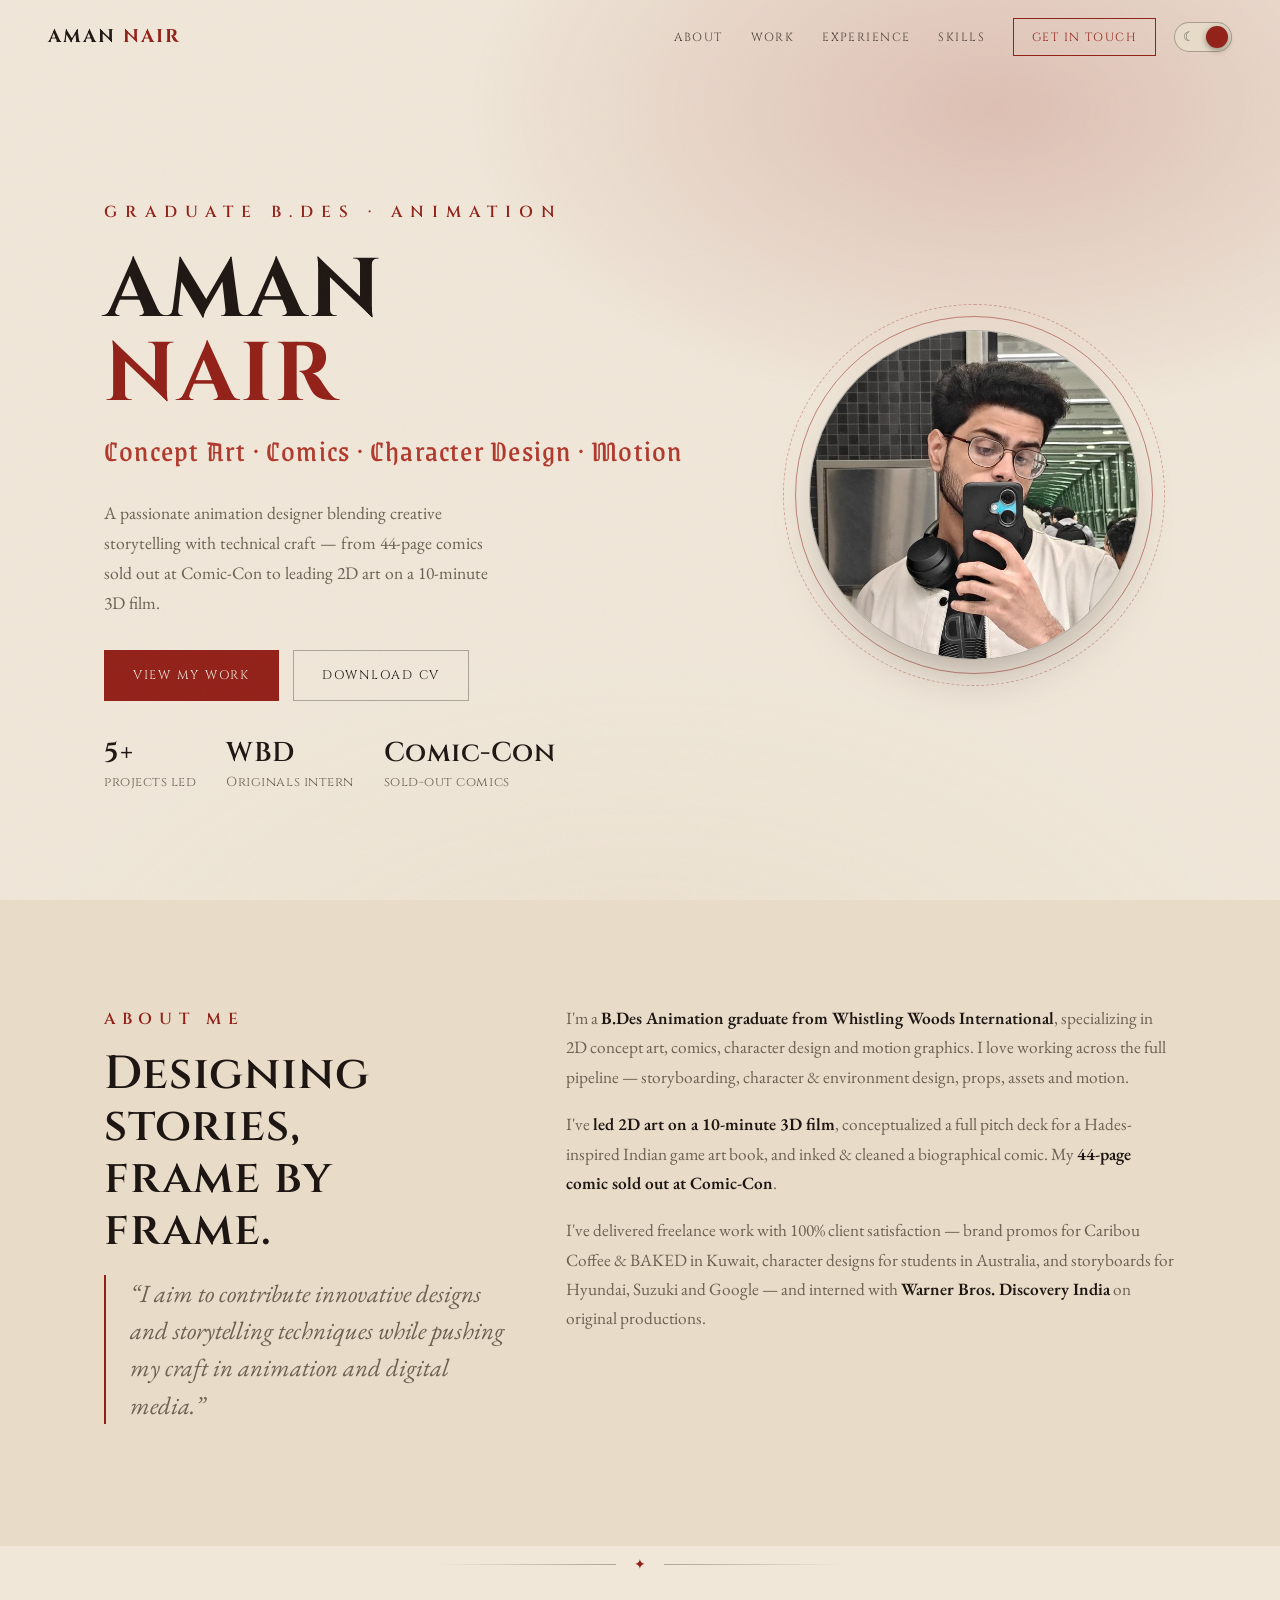
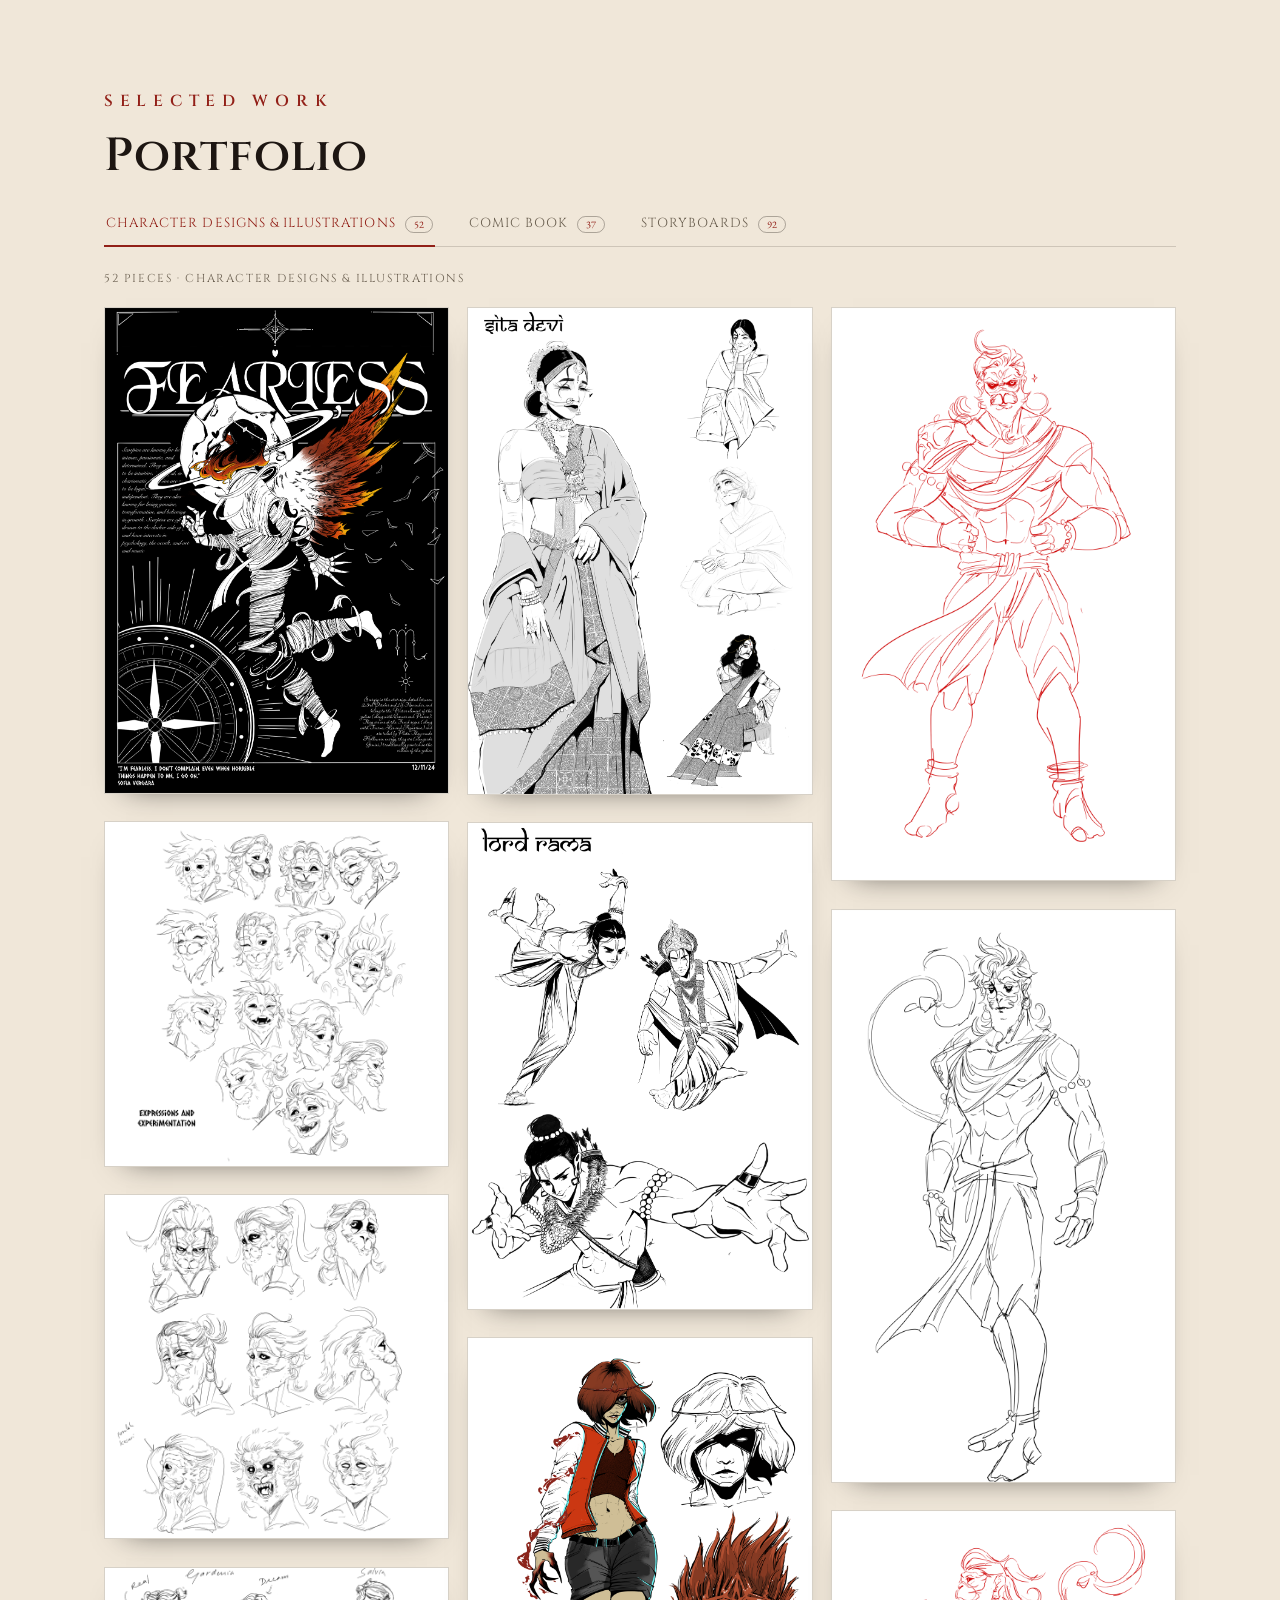
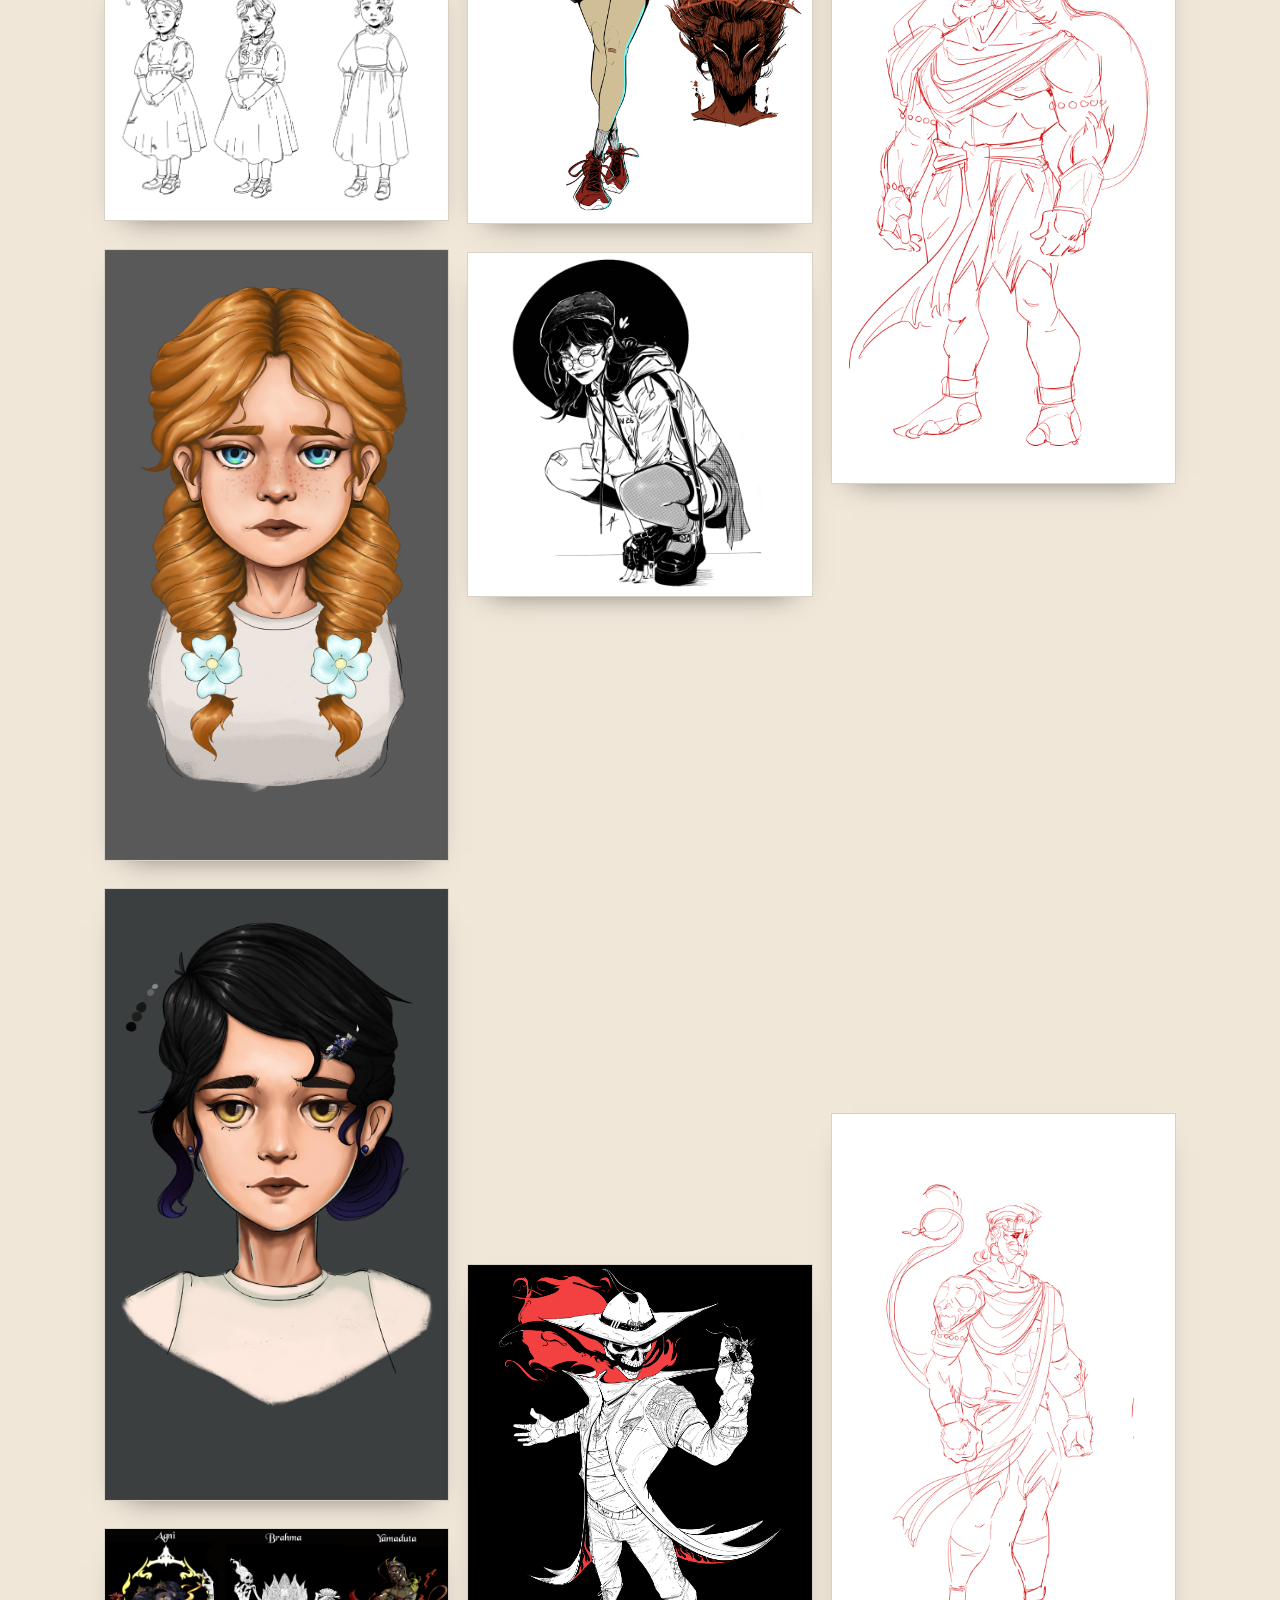
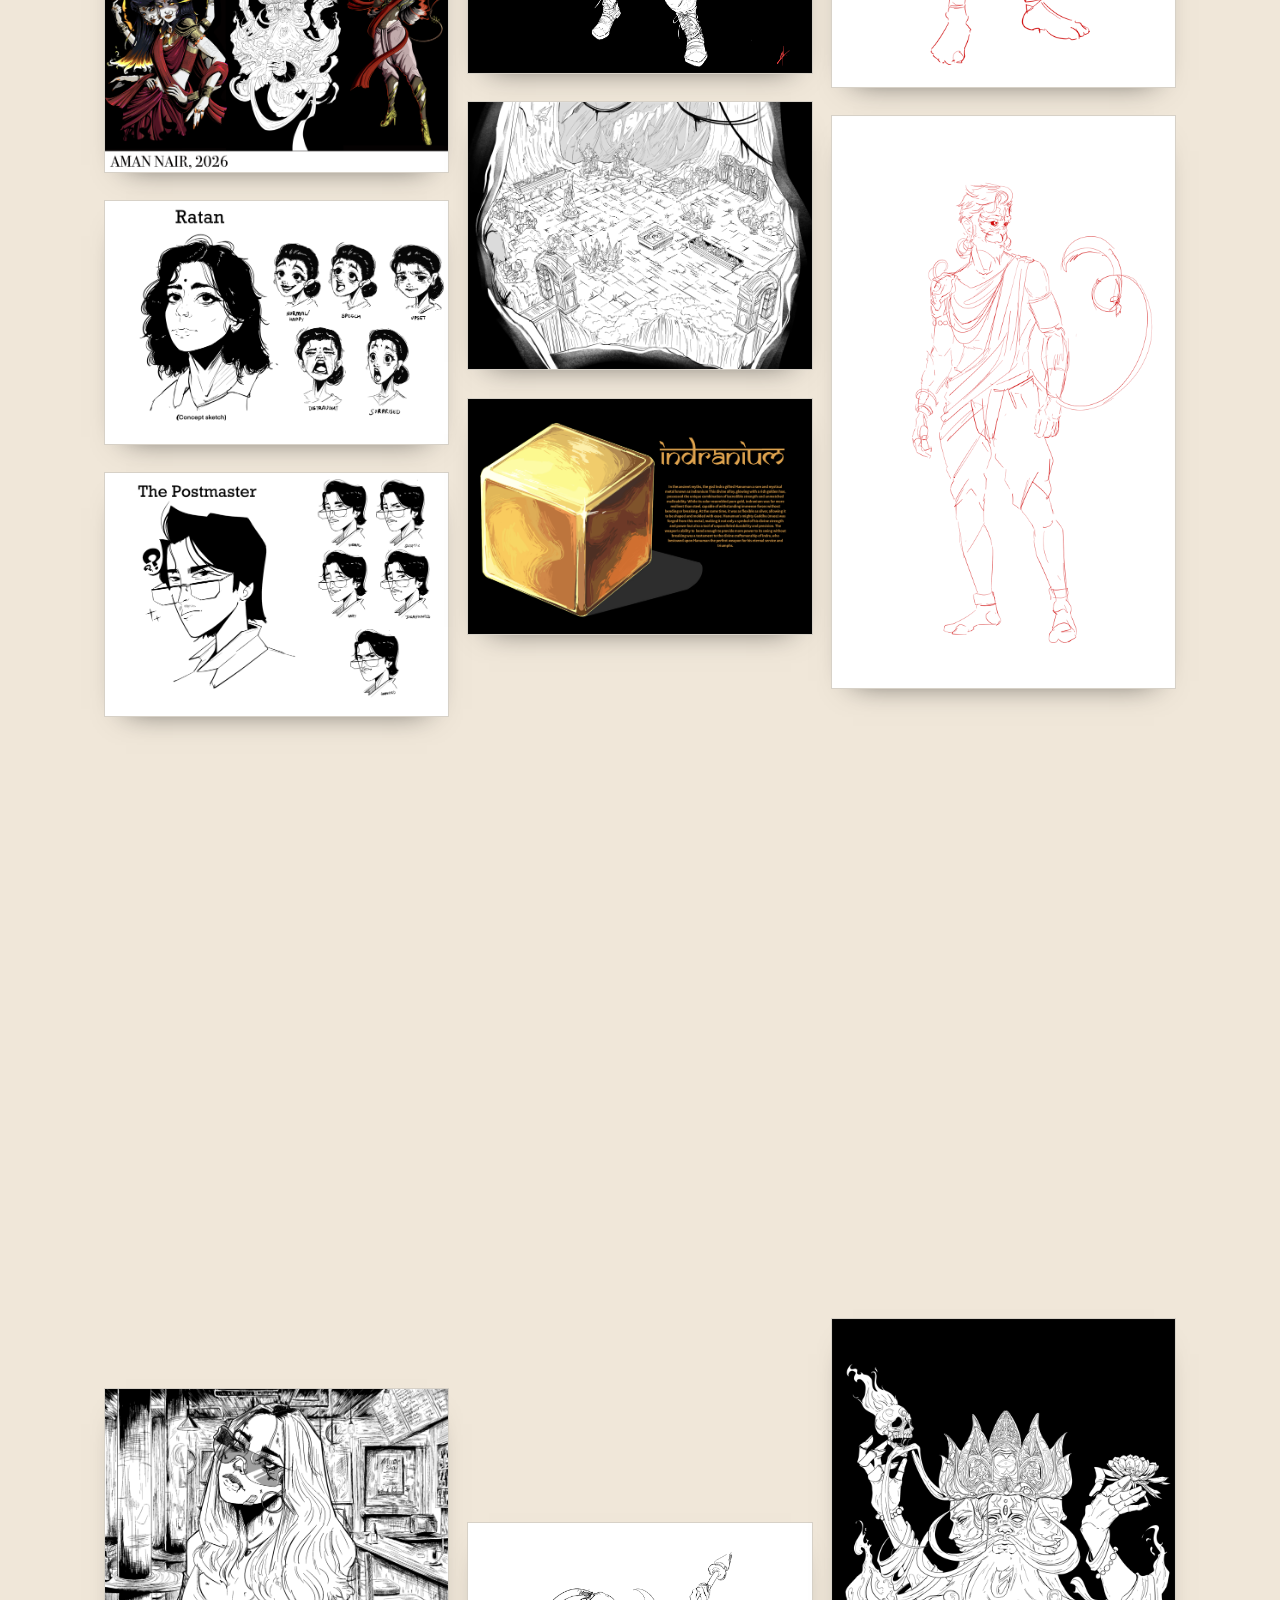
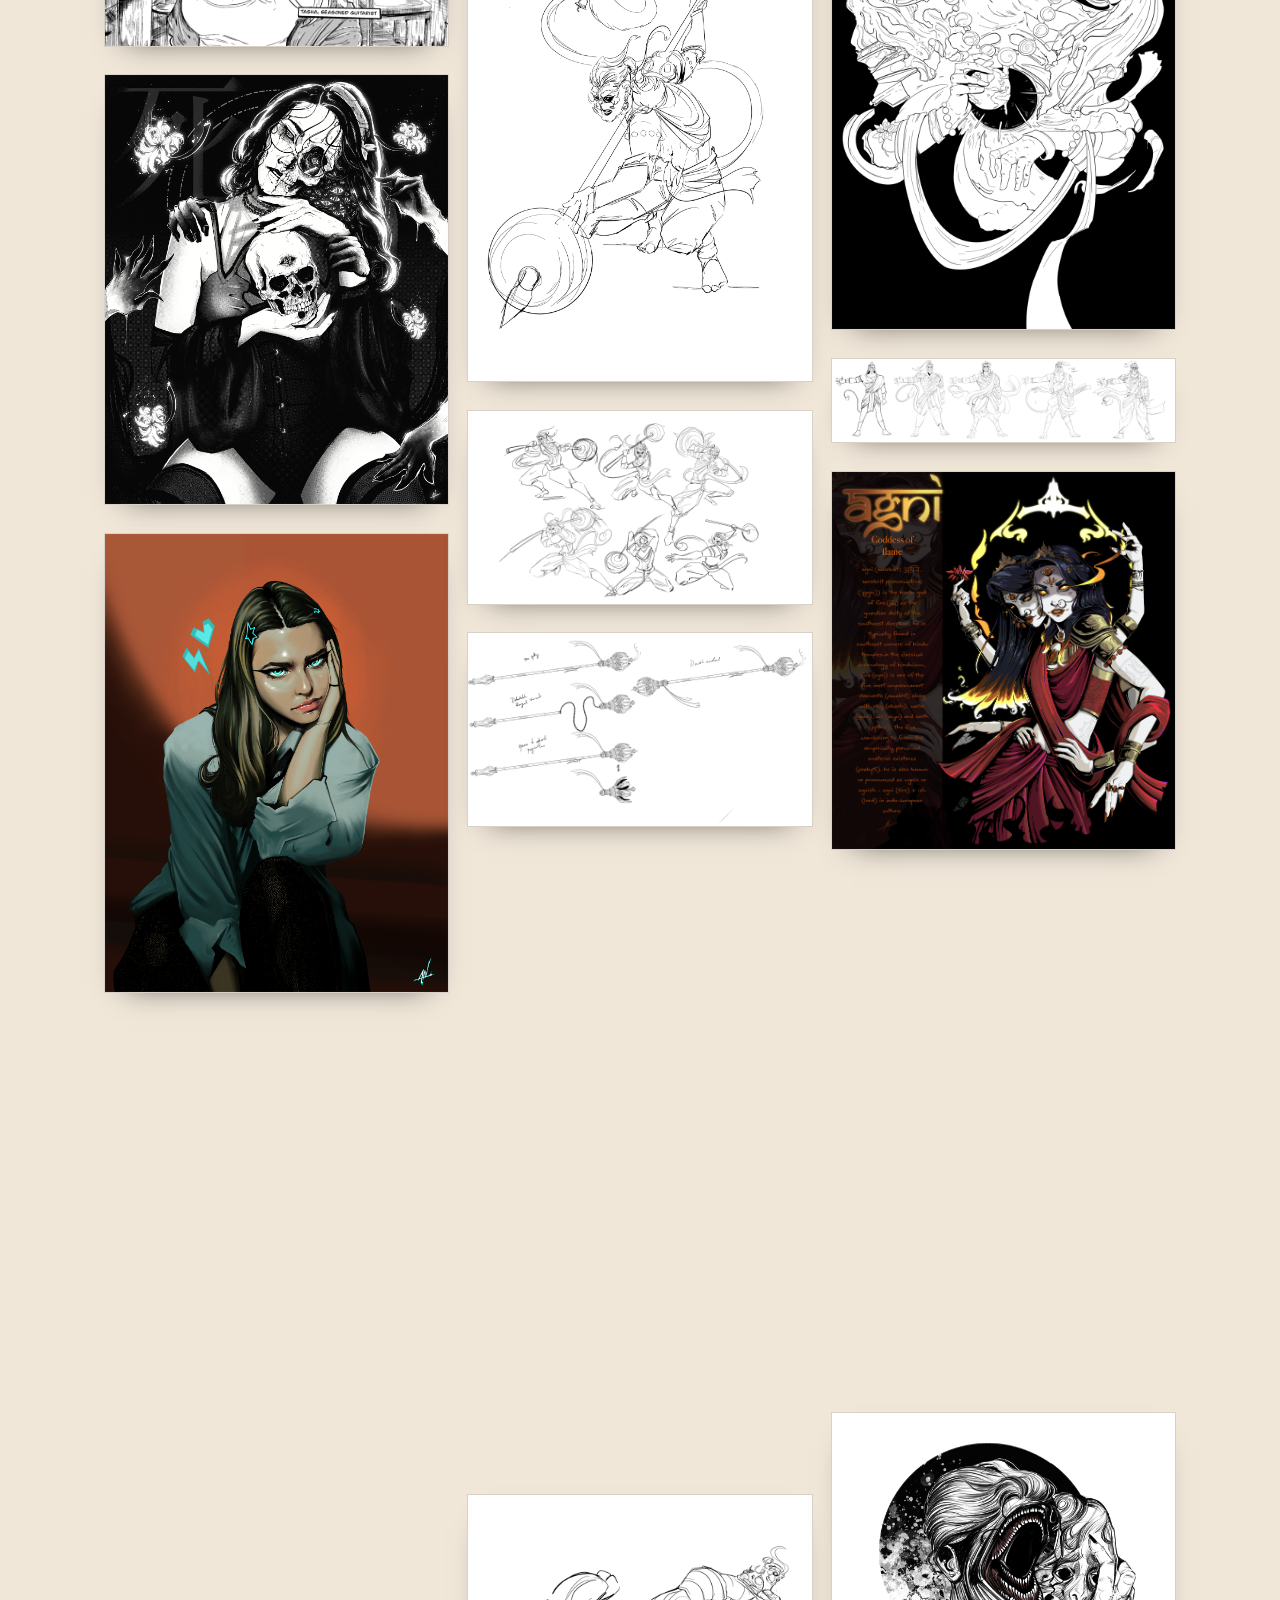
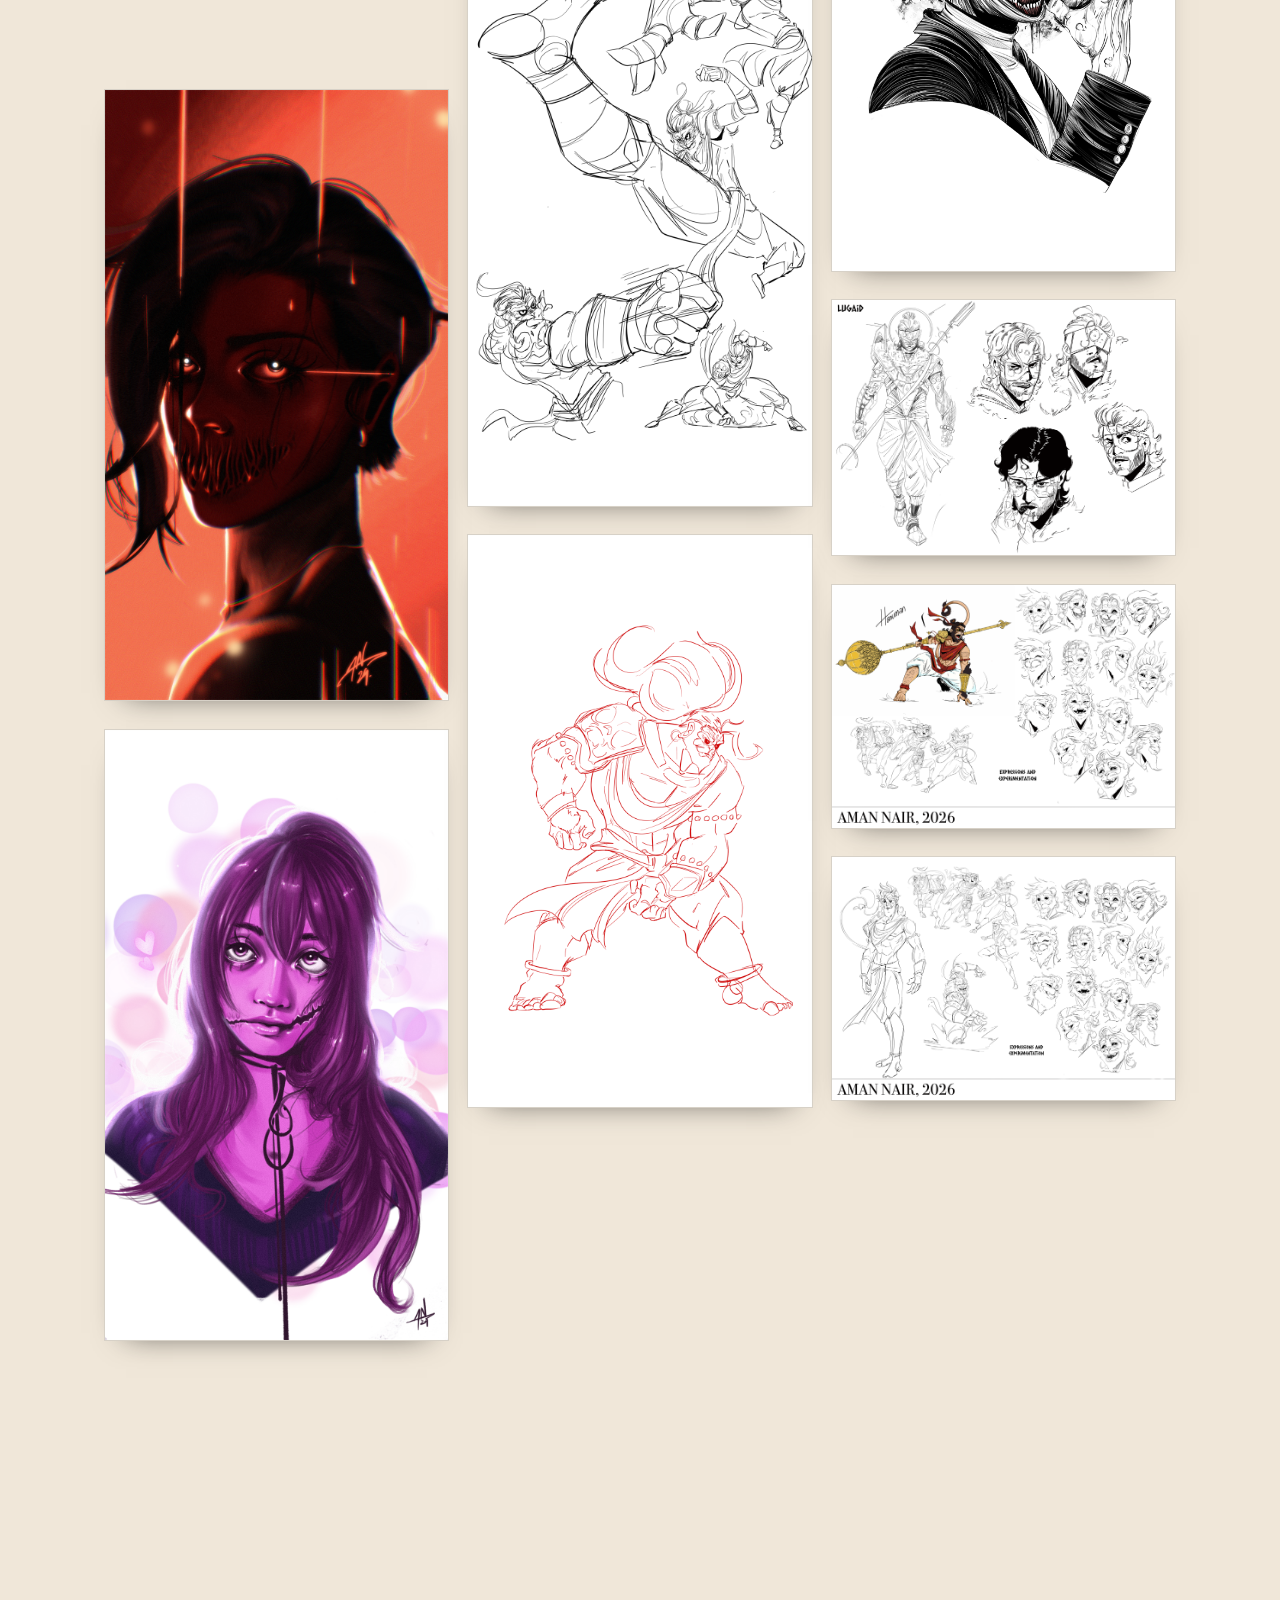
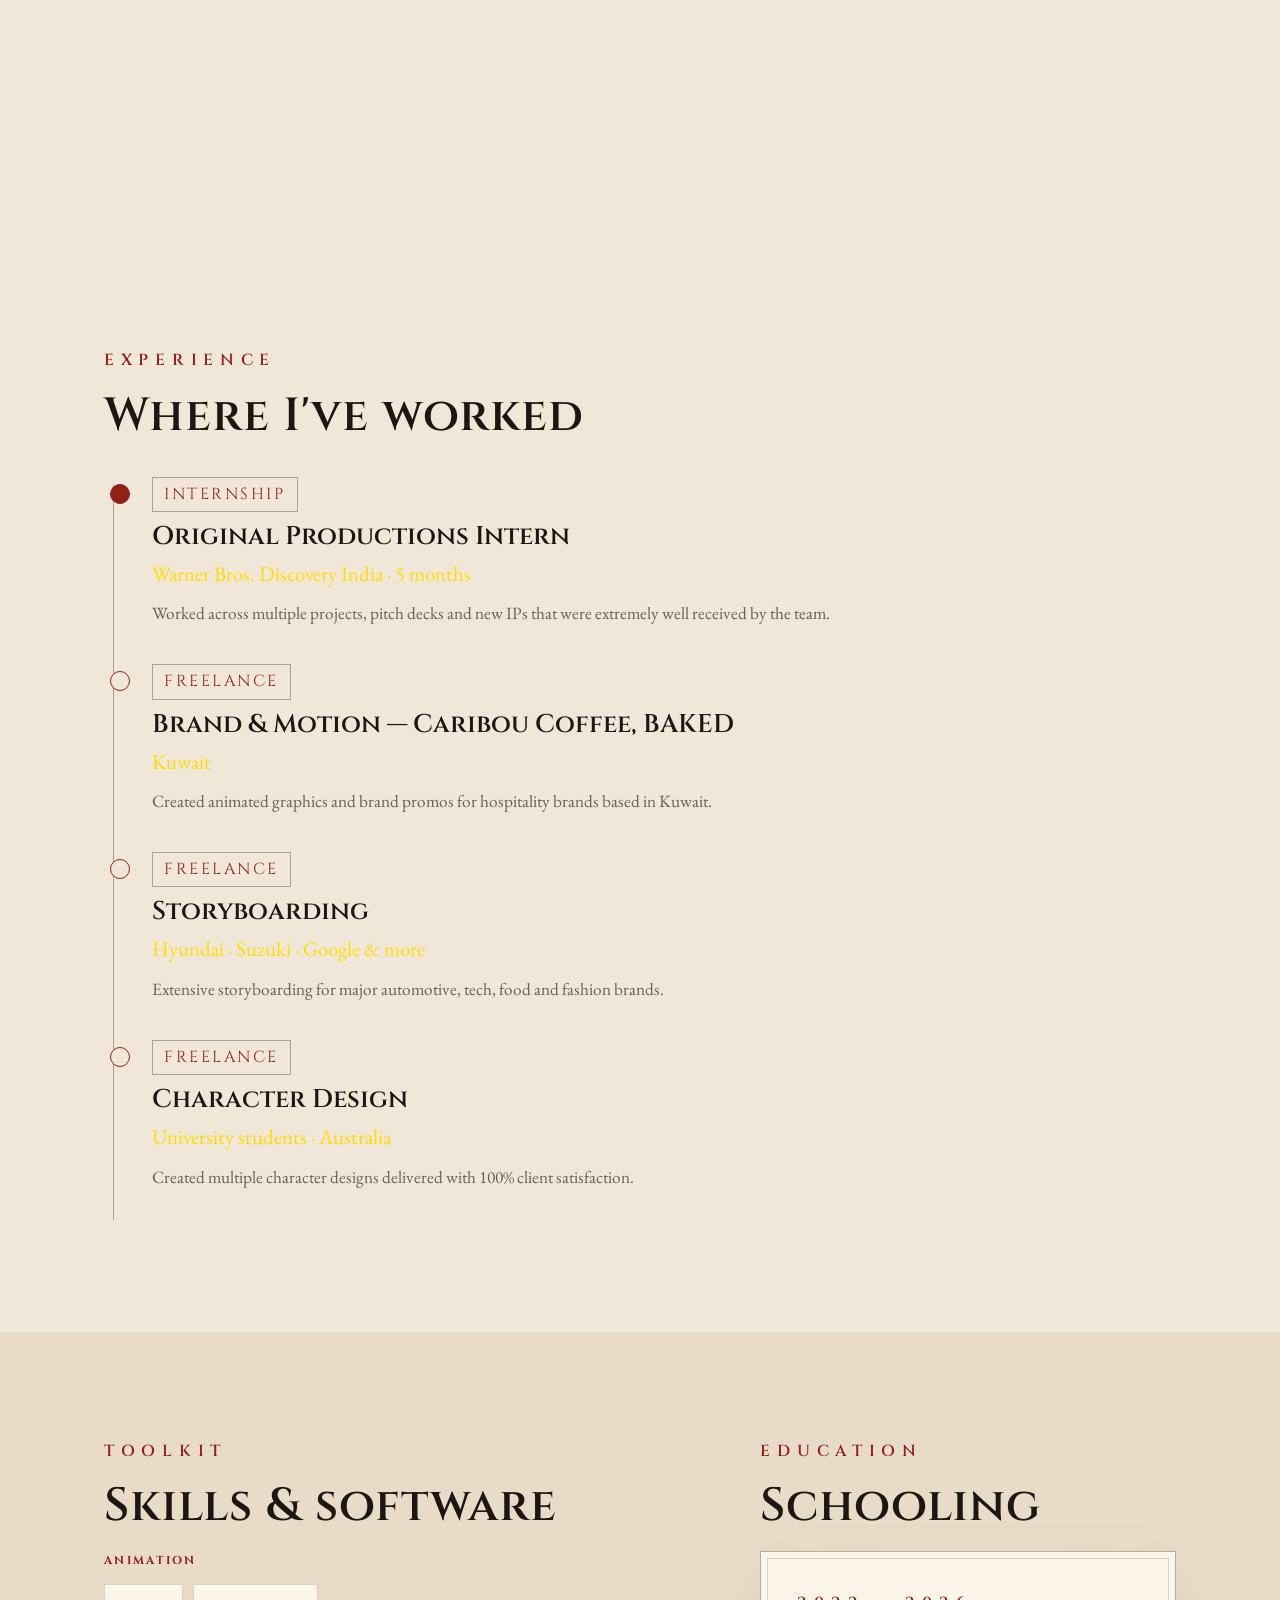
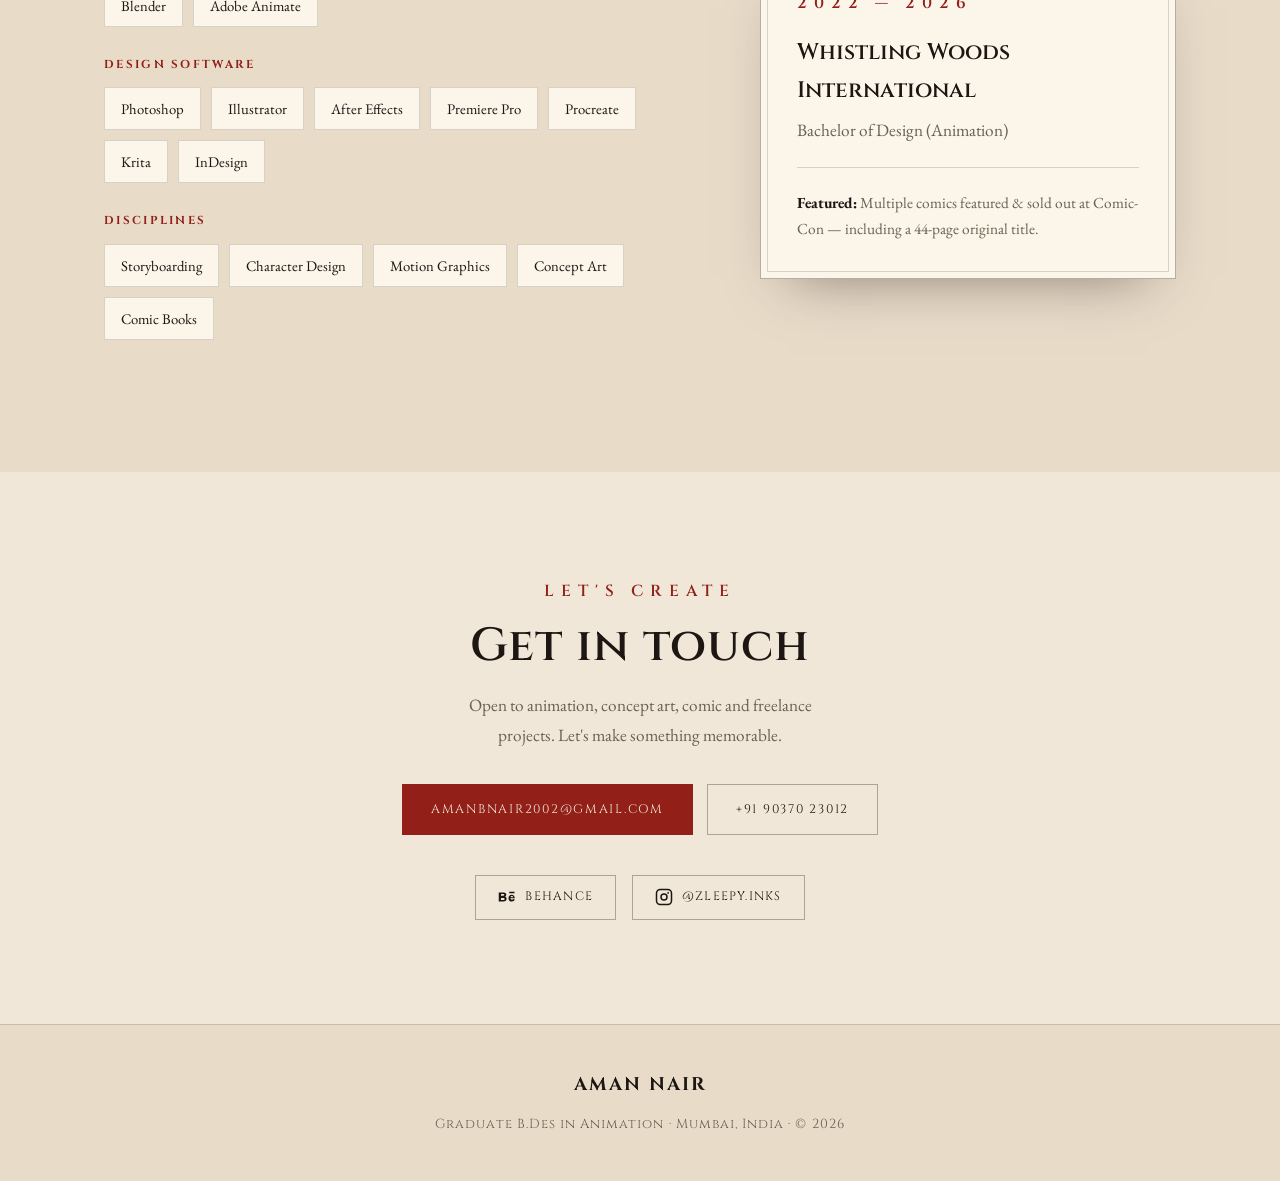
==== commit 39ec6401: "Update index.html" ====
--- a/index.html
+++ b/index.html
@@ -85,7 +85,7 @@
 section{padding:104px 0;position:relative;transition:background-color .45s ease}
 
 .eyebrow{
-  display:inline-block;font-family:'Cinzel',serif;font-size:.7rem;letter-spacing:.42em;
+  display:inline-block;font-family:'Cinzel',serif;font-size:1rem;letter-spacing:.42em;
   text-transform:uppercase;font-weight:600;color:var(--gold);margin-bottom:16px;
 }
 h2.section-title{
@@ -242,10 +242,10 @@
 .tl-item{position:relative;padding:0 0 36px 42px}
 .tl-item::before{content:"";position:absolute;left:0;top:7px;width:18px;height:18px;border-radius:50%;background:var(--bg);border:1px solid var(--gold)}
 .tl-item.major::before{background:var(--gold)}
-.tl-role{font-family:'Cinzel',serif;font-size:1.2rem;font-weight:600;line-height:1.25}
-.tl-org{color:var(--gold);font-size:.95rem;margin:3px 0 8px;font-style:italic}
+.tl-role{font-family:'Cinzel',serif;font-size:1.6rem;font-weight:600;line-height:1.25}
+.tl-org{color:#ffda00;font-size:1.3rem;margin:3px 0 8px;font-style:normal}
 .tl-item p{color:var(--muted)}
-.tl-tag{display:inline-block;font-family:'Cinzel',serif;font-size:.64rem;letter-spacing:.16em;text-transform:uppercase;color:var(--gold);border:1px solid var(--line-strong);padding:3px 11px;margin-bottom:9px}
+.tl-tag{display:inline-block;font-family:'Cinzel',serif;font-size:1rem;letter-spacing:.16em;text-transform:uppercase;color:var(--gold);border:1px solid var(--line-strong);padding:3px 11px;margin-bottom:9px}
 
 /* ---------- SKILLS + EDU ---------- */
 .skills{background:var(--bg-2)}
@@ -512,7 +512,7 @@
       <span class="eyebrow">Education</span>
       <h2 class="section-title">Schooling</h2>
       <div class="edu-card">
-        <span class="eyebrow">2021 — 2025</span>
+        <span class="eyebrow">2022 — 2026</span>
         <h3>Whistling Woods International</h3>
         <p>Bachelor of Design (Animation)</p>
         <div class="feat">
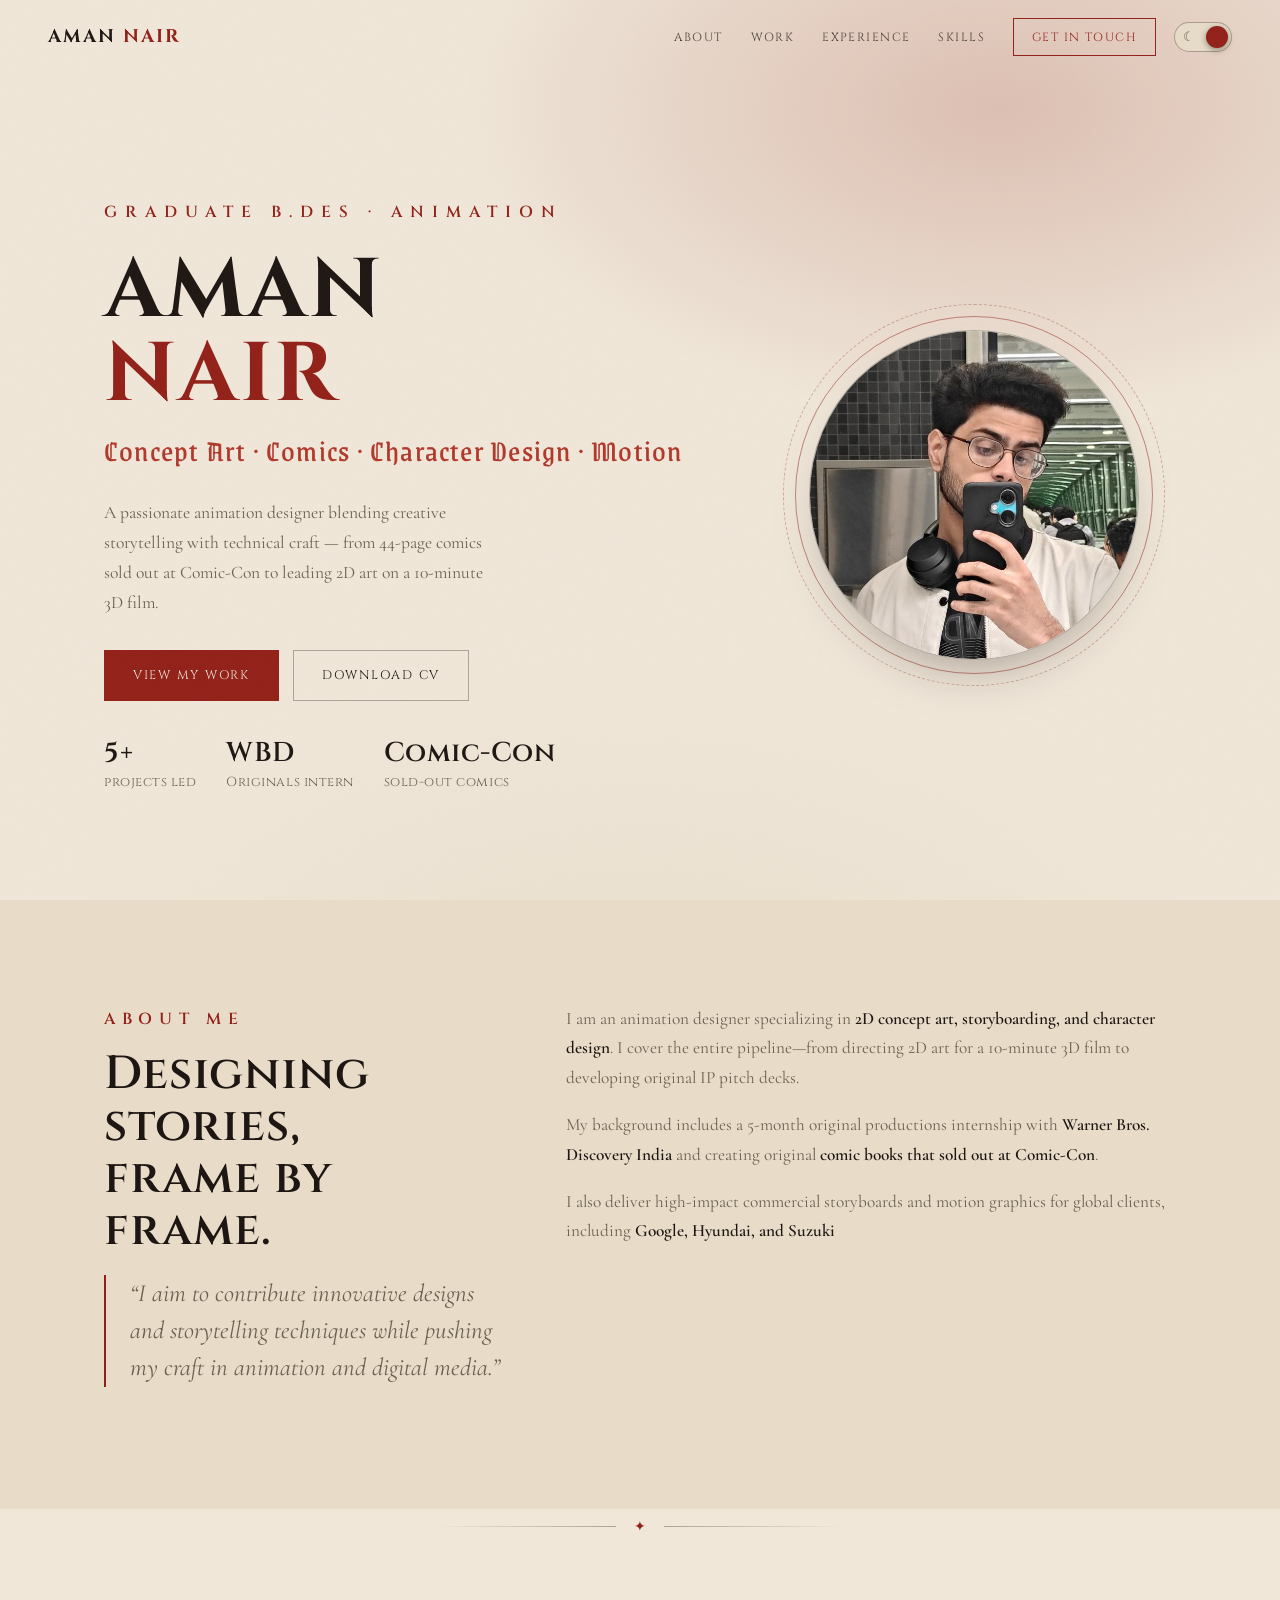
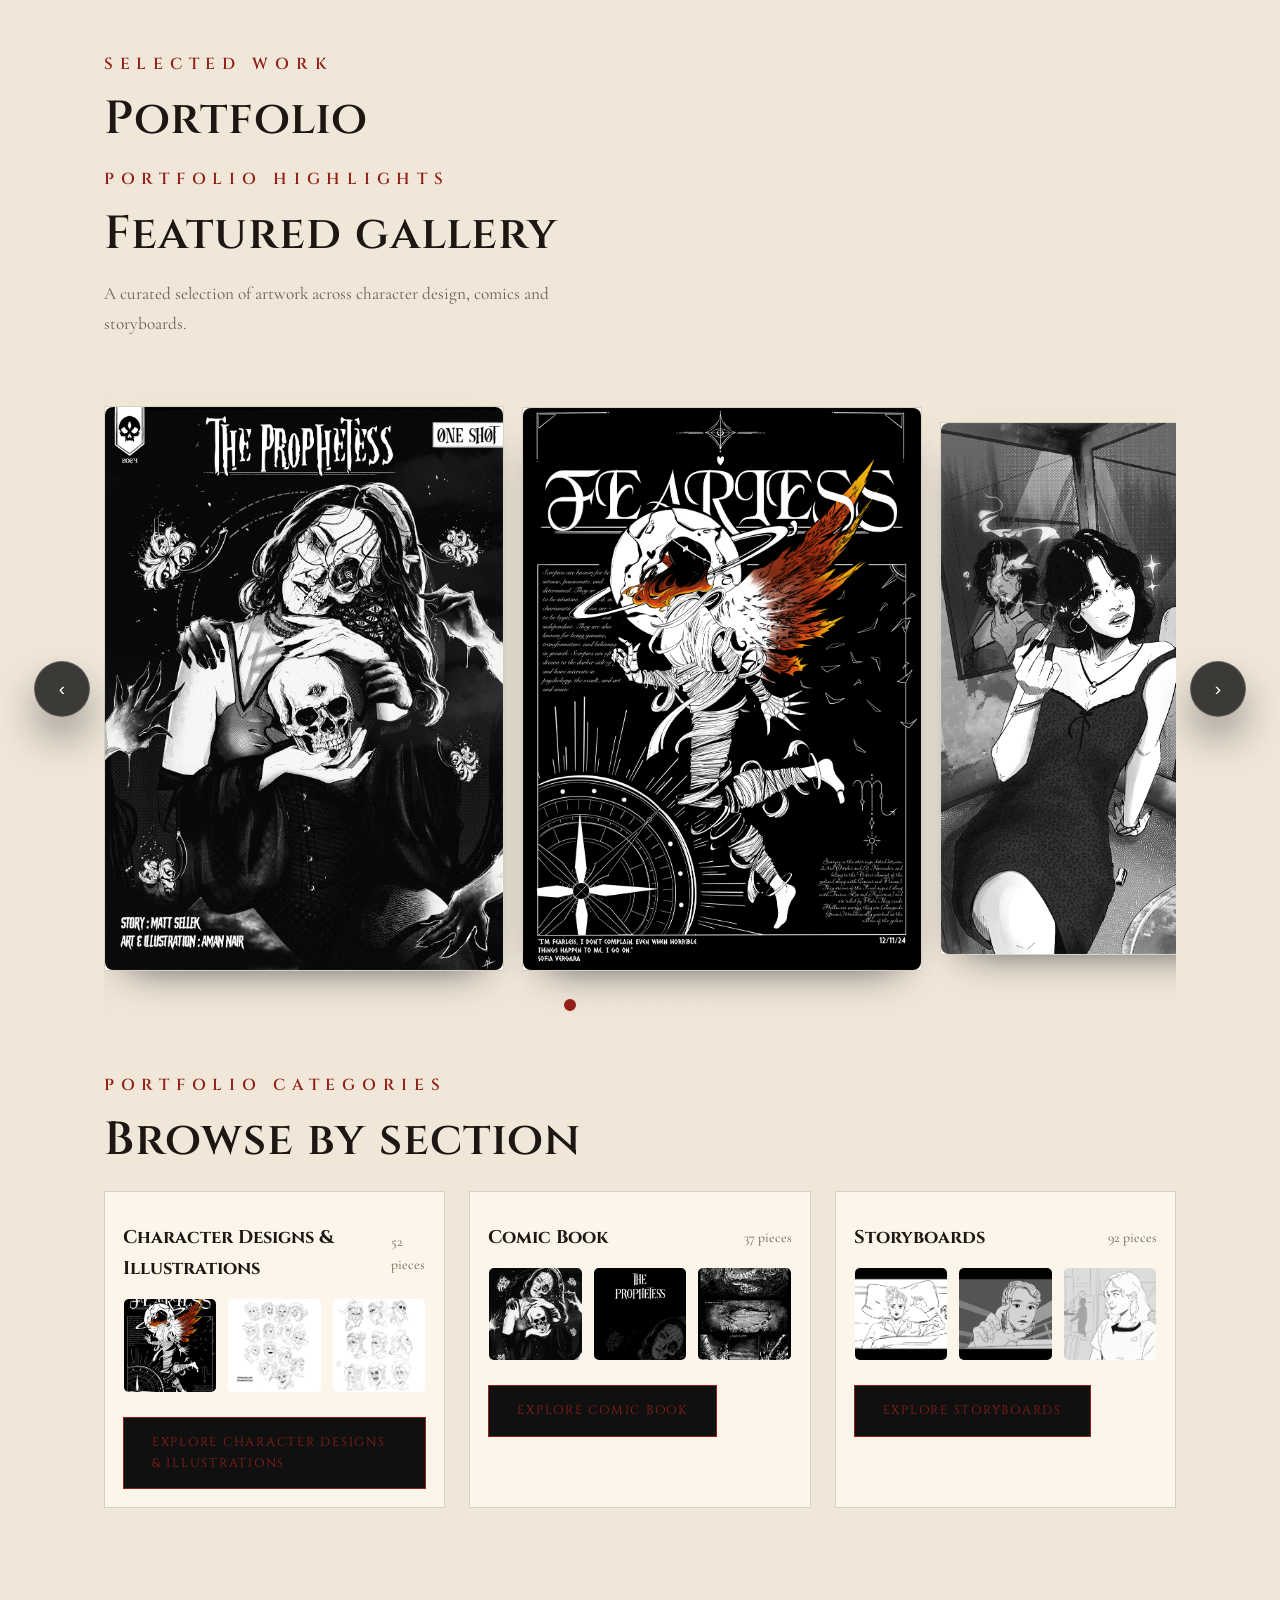
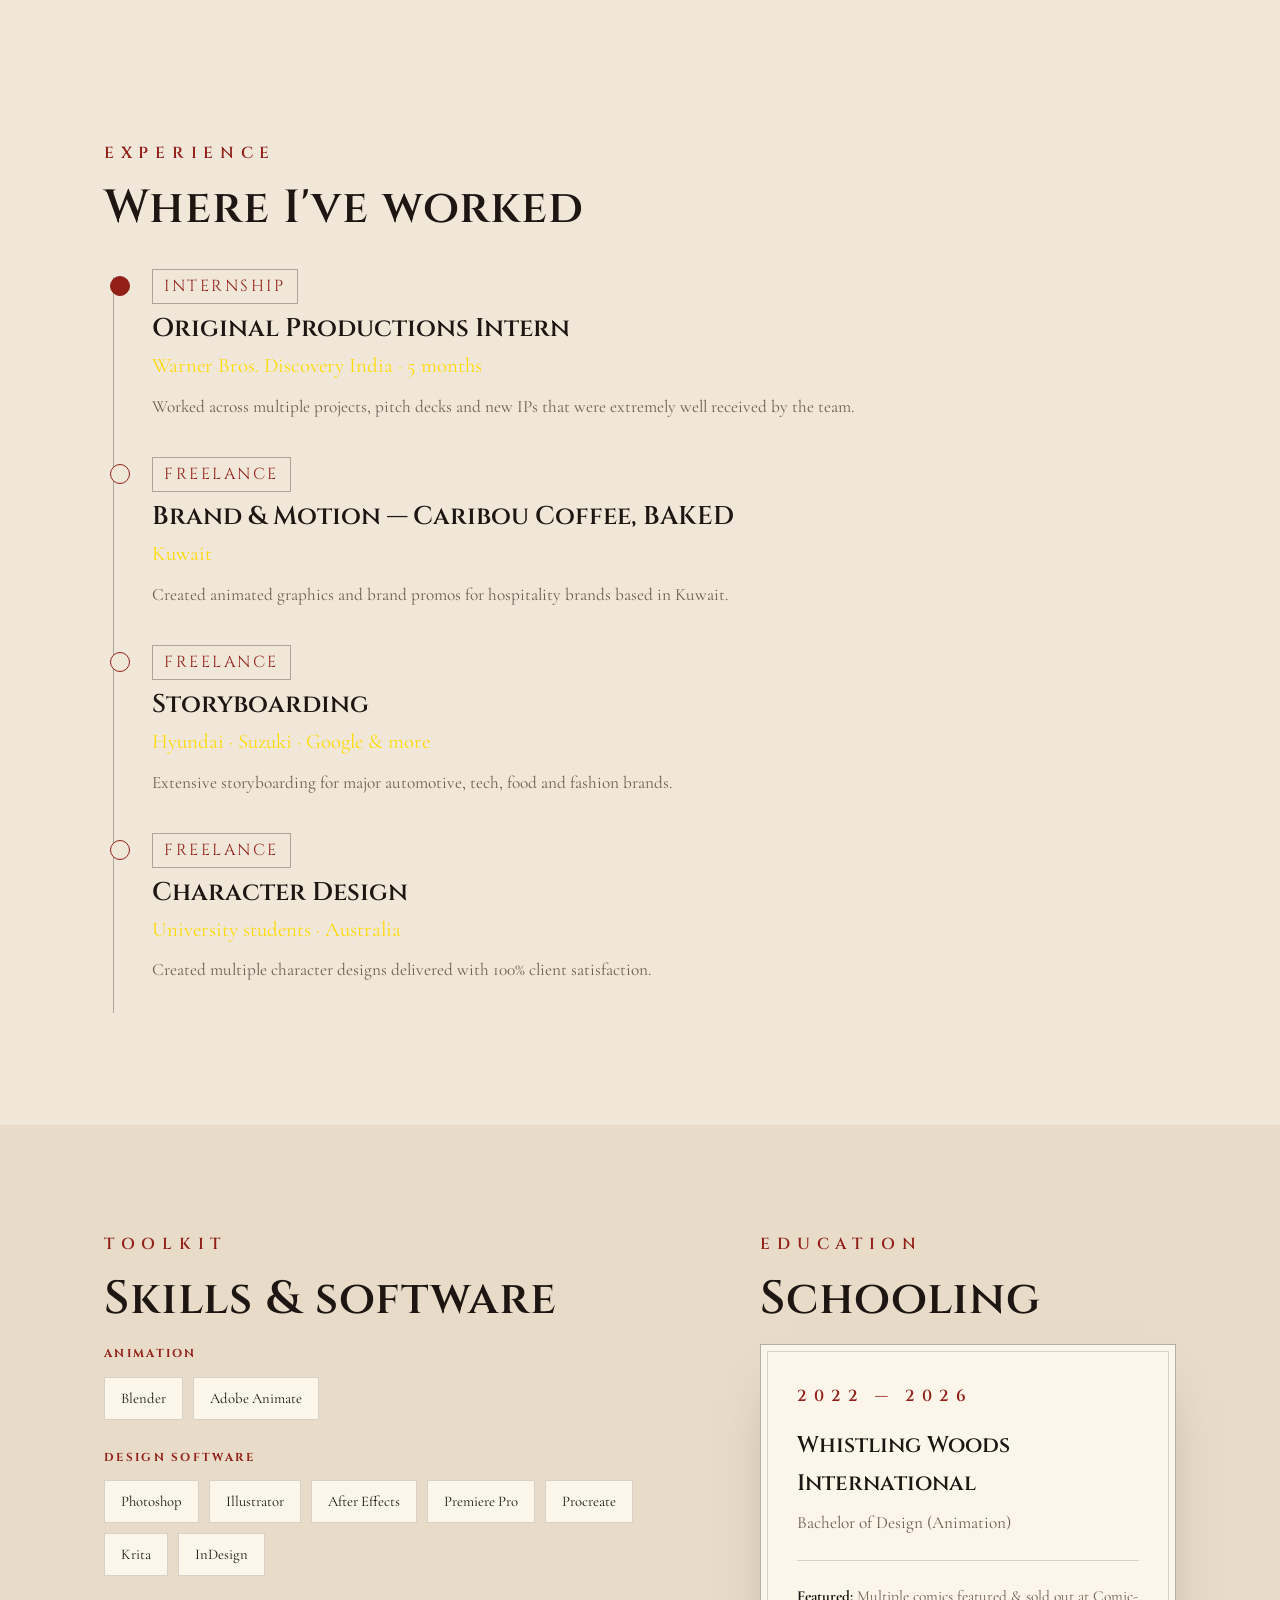
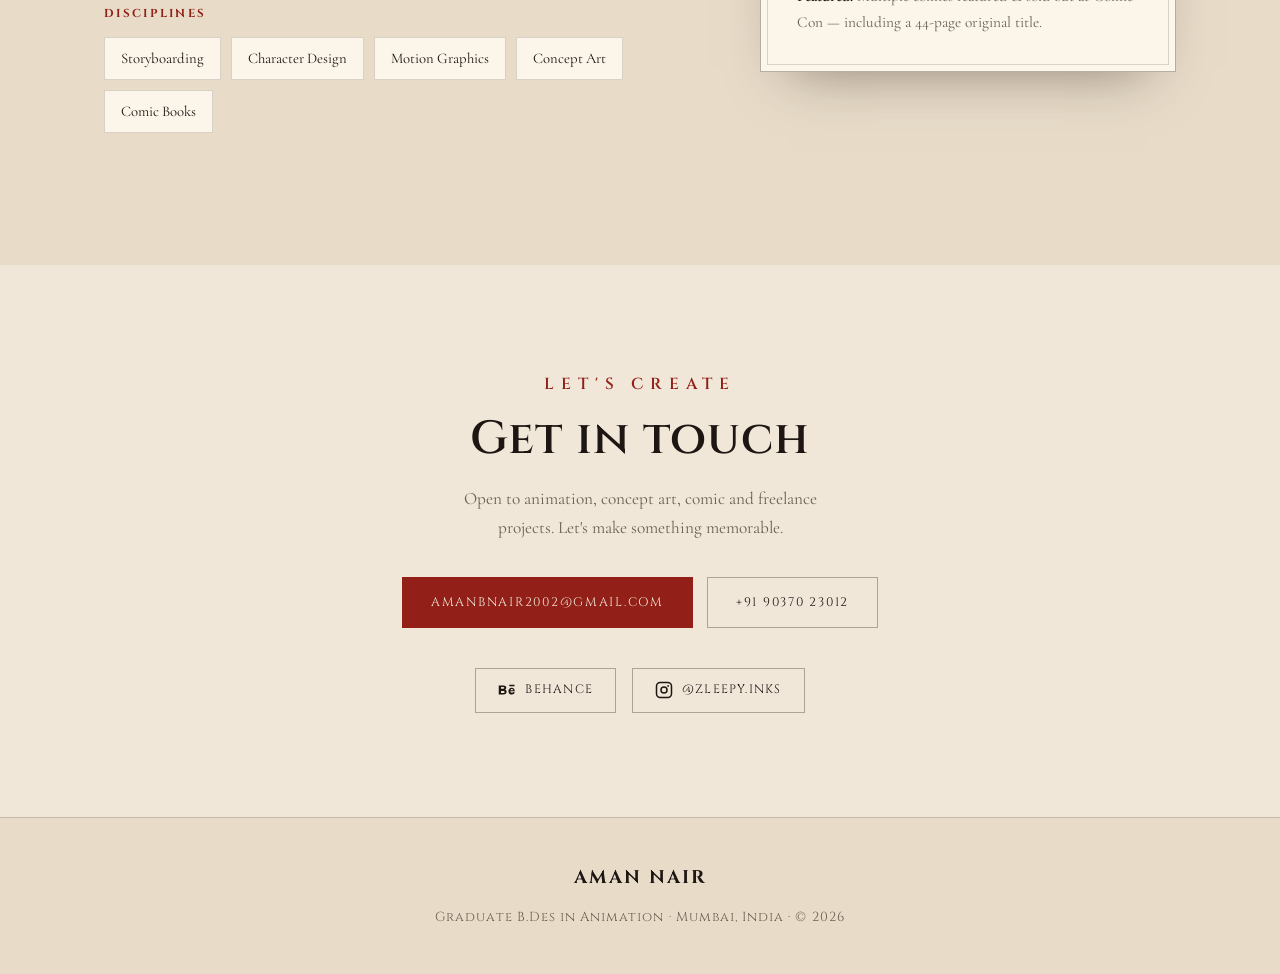
==== commit 15f4ff40: "Add files via upload" ====
--- a/index.html
+++ b/index.html
@@ -19,7 +19,7 @@
 
 <link rel="preconnect" href="https://fonts.googleapis.com" />
 <link rel="preconnect" href="https://fonts.gstatic.com" crossorigin />
-<link href="https://fonts.googleapis.com/css2?family=Cinzel:wght@400;500;600;700&family=EB+Garamond:ital,wght@0,400;0,500;0,600;1,400;1,500&family=Grenze+Gotisch:wght@400;500;600&display=swap" rel="stylesheet" />
+<link href="https://fonts.googleapis.com/css2?family=Cinzel:wght@400;500;600;700&family=Cormorant+Garamond:ital,wght@0,400;0,500;0,600;1,400;1,500&family=Grenze+Gotisch:wght@400;500;600&display=swap" rel="stylesheet" />
 
 <style>
 /* =========================================================
@@ -64,7 +64,7 @@
 *{margin:0;padding:0;box-sizing:border-box}
 html{scroll-behavior:smooth}
 body{
-  font-family:'EB Garamond',Georgia,serif;
+  font-family:'Cormorant Garamond',Georgia,serif;
   background:var(--bg);color:var(--text);
   line-height:1.7;font-size:1.08rem;
   -webkit-font-smoothing:antialiased;overflow-x:hidden;
@@ -156,6 +156,8 @@
 .btn-primary:hover{transform:translateY(-3px)}
 .btn-ghost{border-color:var(--line-strong);color:var(--text)}
 .btn-ghost:hover{border-color:var(--gold);color:var(--gold);transform:translateY(-3px)}
+.btn.view-category{background:#101010;border:1px solid var(--gold);color:var(--gold)}
+.btn.view-category:hover{background:#fff;border-color:#000;color:#000;transform:translateY(-3px)}
 .hero-meta{display:flex;gap:30px;margin-top:38px;flex-wrap:wrap;font-size:.82rem;color:var(--muted);font-family:'Cinzel',serif;letter-spacing:.04em}
 .hero-meta b{display:block;font-size:1.7rem;color:var(--text);font-weight:600;line-height:1;margin-bottom:4px}
 
@@ -183,7 +185,7 @@
 .about-grid{display:grid;grid-template-columns:.8fr 1.2fr;gap:56px;align-items:start}
 .about p{color:var(--muted);margin-bottom:18px}
 .about p .hl{color:var(--text);font-weight:600}
-.quote{font-family:'EB Garamond',serif;font-style:italic;font-size:1.55rem;color:var(--gold-soft);border-left:2px solid var(--gold);padding-left:24px;line-height:1.5}
+.quote{font-family:'Cormorant Garamond',serif;font-style:italic;font-size:1.55rem;color:var(--gold-soft);border-left:2px solid var(--gold);padding-left:24px;line-height:1.5}
 
 /* ---------- WORK / GALLERY (tabbed + masonry) ---------- */
 .work{background:var(--bg)}
@@ -195,9 +197,41 @@
 }
 .filter:hover{color:var(--text)}
 .filter.active{color:var(--gold);border-bottom-color:var(--gold)}
-.filter .count{font-family:'EB Garamond',serif;font-size:.78em;letter-spacing:0;color:var(--gold);border:1px solid var(--line-strong);padding:1px 8px;border-radius:999px;margin-left:9px;vertical-align:middle}
+.filter .count{font-family:'Cormorant Garamond',serif;font-size:.78em;letter-spacing:0;color:var(--gold);border:1px solid var(--line-strong);padding:1px 8px;border-radius:999px;margin-left:9px;vertical-align:middle}
 .gallery-count{font-family:'Cinzel',serif;font-size:.72rem;letter-spacing:.14em;text-transform:uppercase;color:var(--muted);margin:22px 0 0}
 .gallery{column-count:3;column-gap:18px;margin-top:18px}
+.featured-carousel{position:relative;overflow:visible;margin-top:18px;display:flex;flex-direction:column;gap:18px}
+.featured-carousel .carousel-window{position:relative;overflow:hidden}
+.featured-carousel .track{display:flex;gap:18px;transition:transform .65s ease;will-change:transform;align-items:center;padding:0;box-sizing:border-box}
+.featured-carousel .slide{flex:0 0 auto;min-height:360px;display:flex;align-items:center;justify-content:center;width:auto;max-width:min(400px,80vw)}
+.featured-carousel .slide .card{margin:0;width:100%;height:100%;display:flex;align-items:center;justify-content:center;overflow:hidden}
+.featured-carousel .carousel-controls{position:absolute;inset:0;display:flex;flex-direction:column;justify-content:center;align-items:center;pointer-events:none}
+.featured-carousel .carousel-nav{position:absolute;top:50%;left:0;right:0;display:flex;align-items:center;justify-content:space-between;padding:0;transform:translateY(-50%);pointer-events:none}
+.featured-carousel .carousel-arrow{background:rgba(0,0,0,.75);border:1px solid rgba(255,255,255,.18);color:#fff;width:56px;height:56px;border-radius:50%;display:flex;align-items:center;justify-content:center;font-size:1.2rem;box-shadow:0 22px 40px rgba(0,0,0,.35);cursor:pointer;transition:transform .2s,background .2s,border-color .2s;pointer-events:auto;z-index:2}
+.featured-carousel .carousel-nav .carousel-arrow:first-child{position:relative;left:-70px}
+.featured-carousel .carousel-nav .carousel-arrow:last-child{position:relative;right:-70px}
+.featured-carousel .carousel-arrow:hover{transform:scale(1.07);background:rgba(0,0,0,.9);border-color:var(--gold)}
+.featured-carousel .carousel-arrow:focus{outline:2px solid var(--gold);outline-offset:3px}
+.featured-carousel .carousel-indicators{position:absolute;bottom:12px;left:50%;transform:translateX(-50%);display:flex;justify-content:center;gap:10px;pointer-events:auto;z-index:2}
+.featured-carousel .carousel-dot{width:10px;height:10px;border-radius:50%;background:rgba(236,229,216,.2);border:1px solid rgba(236,229,216,.35);cursor:pointer;transition:transform .25s,background .25s}
+.featured-carousel .carousel-dot.active{background:var(--gold);border-color:var(--gold);transform:scale(1.2)}
+.featured-carousel .slide img{border-radius:8px;width:auto;height:100%;max-width:100%;object-fit:contain;object-position:center center}
+.featured-carousel .slide .card{box-shadow:0 18px 40px -24px rgba(0,0,0,.75);opacity:1;transform:none}
+.featured-carousel .slide .card:hover{transform:none}
+.category-overview{display:grid;grid-template-columns:repeat(auto-fit,minmax(240px,1fr));gap:24px;margin-top:24px}
+.category-card{background:var(--surface);border:1px solid var(--line);padding:18px;display:flex;flex-direction:column;gap:14px;transition:transform .25s,box-shadow .25s}
+.category-card:hover{transform:translateY(-2px);box-shadow:0 20px 40px -24px rgba(0,0,0,.6)}
+.category-card h3{font-family:'Cinzel',serif;font-size:1.15rem;margin:0}
+.category-card .thumbs{display:grid;grid-template-columns:repeat(3,minmax(0,1fr));gap:10px}
+.category-card .thumbs img{width:100%;aspect-ratio:1/1;object-fit:cover;border-radius:6px;border:1px solid rgba(255,255,255,.06)}
+.category-card .cat-meta{display:flex;align-items:center;justify-content:space-between;gap:10px;margin-top:12px}
+.category-card .cat-meta span{font-size:.86rem;color:var(--muted)}
+.category-card .view-category{margin-top:10px;align-self:flex-start}
+.category-gallery{margin-top:18px;display:grid;grid-template-columns:repeat(auto-fit,minmax(140px,1fr));gap:14px;overflow:hidden;max-height:0;opacity:0;transition:max-height .45s ease, opacity .35s ease}
+.category-gallery.open{max-height:9999px;opacity:1}
+.category-gallery-count{font-family:'Cinzel',serif;font-size:.72rem;letter-spacing:.14em;text-transform:uppercase;color:var(--muted);margin-bottom:16px}
+.category-gallery .btn{grid-column:1/-1;justify-self:start;margin-top:20px}
+.gallery.featured .card{margin-bottom:18px}
 .card{
   display:inline-block;width:100%;margin:0 0 18px;break-inside:avoid;position:relative;
   overflow:hidden;cursor:pointer;background:var(--surface);border:1px solid var(--line);
@@ -283,7 +317,7 @@
 .lightbox img{max-width:90vw;max-height:82vh;box-shadow:0 30px 70px -20px rgba(0,0,0,.9);border:1px solid rgba(196,57,47,.45)}
 .lb-cap{position:absolute;bottom:22px;left:0;right:0;text-align:center;color:#ece5d8}
 .lb-cap .card-cat{display:block;font-family:'Cinzel',serif;font-size:.66rem;letter-spacing:.18em;text-transform:uppercase;color:var(--gold)}
-.lb-cap .card-title{font-family:'EB Garamond',serif;font-size:1.15rem}
+.lb-cap .card-title{font-family:'Cormorant Garamond',serif;font-size:1.15rem}
 .lb-close{position:absolute;top:20px;right:28px;background:none;border:0;color:#ece5d8;font-size:2rem;cursor:pointer;line-height:1}
 .lb-nav{position:absolute;top:50%;transform:translateY(-50%);background:rgba(255,255,255,.1);border:0;color:#fff;width:48px;height:48px;font-size:1.4rem;cursor:pointer;transition:background .2s}
 .lb-nav:hover{background:rgba(196,57,47,.38)}
@@ -332,10 +366,14 @@
   .portrait-frame{order:-1}
   .about-grid,.skills-grid{grid-template-columns:1fr;gap:36px}
   .gallery{column-count:2}
+  .gallery.featured{column-count:2}
+  .category-overview{grid-template-columns:1fr}
+  .category-gallery{grid-template-columns:1fr}
 }
 @media(max-width:540px){
   section{padding:74px 0}
   .gallery{column-count:1}
+  .gallery.featured{column-count:1}
   .hero-meta{gap:20px}
 }
 </style>
@@ -404,9 +442,11 @@
       <p class="quote">“I aim to contribute innovative designs and storytelling techniques while pushing my craft in animation and digital media.”</p>
     </div>
     <div class="reveal">
-      <p>I'm a <span class="hl">B.Des Animation graduate from Whistling Woods International</span>, specializing in 2D concept art, comics, character design and motion graphics. I love working across the full pipeline — storyboarding, character &amp; environment design, props, assets and motion.</p>
-      <p>I've <span class="hl">led 2D art on a 10-minute 3D film</span>, conceptualized a full pitch deck for a Hades-inspired Indian game art book, and inked &amp; cleaned a biographical comic. My <span class="hl">44-page comic sold out at Comic-Con</span>.</p>
-      <p>I've delivered freelance work with 100% client satisfaction — brand promos for Caribou Coffee &amp; BAKED in Kuwait, character designs for students in Australia, and storyboards for Hyundai, Suzuki and Google — and interned with <span class="hl">Warner Bros. Discovery India</span> on original productions.</p>
+      <p>I am an animation designer specializing in <span class="hl">2D concept art, storyboarding, and character design</span>. I cover the entire pipeline—from directing 2D art for a 10-minute 3D film to developing original IP pitch decks.</p>
+      
+      <p>My background includes a 5-month original productions internship with <span class="hl">Warner Bros. Discovery India</span> and creating original <span class="hl">comic books that sold out at Comic-Con</span>.</p>
+      
+      <p>I also deliver high-impact commercial storyboards and motion graphics for global clients, including <span class="hl">Google, Hyundai, and Suzuki</span></p>
     </div>
   </div>
 </section>
@@ -420,8 +460,19 @@
       <span class="eyebrow">Selected work</span>
       <h2 class="section-title">Portfolio</h2>
     </div>
-    <!-- Tabs + images are generated from your images/ sub-folders (see gallery-data.js) -->
-    <div class="tabs reveal" id="filters"></div>
+    <div class="reveal">
+      <span class="eyebrow">Portfolio highlights</span>
+      <h2 class="section-title">Featured gallery</h2>
+      <p style="color:var(--muted);max-width:60ch;margin-top:12px;">A curated selection of artwork across character design, comics and storyboards.</p>
+    </div>
+    <div class="featured-carousel reveal" id="featuredGallery"></div>
+
+    <div class="reveal" style="margin-top:48px;">
+      <span class="eyebrow">Portfolio categories</span>
+      <h2 class="section-title">Browse by section</h2>
+    </div>
+    <div class="category-overview reveal" id="filters"></div>
+
     <div class="gallery-count reveal" id="galleryCount"></div>
     <div class="gallery" id="gallery"></div>
   </div>
@@ -608,36 +659,222 @@
 
 /* ===== Tabbed portfolio (each tab = a sub-folder of images/) ===== */
 const CATS = Array.isArray(window.GALLERY) ? window.GALLERY : [];
+const featuredEl=document.getElementById('featuredGallery');
 const filtersEl=document.getElementById('filters');
 const galleryEl=document.getElementById('gallery');
 const countEl=document.getElementById('galleryCount');
-let active=0;
+let active=-1;
 
 const io=new IntersectionObserver((entries)=>{
   entries.forEach(e=>{ if(e.isIntersecting){ e.target.classList.add('in'); io.unobserve(e.target); } });
 },{threshold:.08});
 
+let featuredIndex = 0;
+let featuredTimer = null;
+let featuredGalleryItems = [];
+function buildFeatured(){
+  if(!featuredEl) return;
+  featuredEl.innerHTML='';
+  if(!CATS.length) return;
+  const featuredItems=[];
+  if(Array.isArray(window.FEATURED) && window.FEATURED.length){
+    window.FEATURED.forEach(entry=>{
+      const folder = String(entry.folder||entry.label||'').trim();
+      const file = String(entry.file||entry.image||entry.filename||'').trim();
+      if(!file || !folder) return;
+      const category = CATS.find(c=> c.folder.toLowerCase()===folder.toLowerCase() || c.label.toLowerCase()===folder.toLowerCase());
+      if(category && category.images.includes(file)) featuredItems.push({category,file});
+    });
+  }
+  if(!featuredItems.length){
+    CATS.forEach(c=>{
+      c.images.slice(0,3).forEach(file=> featuredItems.push({category:c,file}));
+    });
+  }
+  const items = featuredItems.slice(0,10);
+  featuredGalleryItems = items;
+  if(!items.length) return;
+
+  const track=document.createElement('div'); track.className='track';
+  const dots=document.createElement('div'); dots.className='carousel-indicators';
+  const slides=[];
+  const makeSlide=(item)=>{
+    const {category,file,carouselWidth,carouselHeight}=item;
+    const slide=document.createElement('div'); slide.className='slide';
+    const fig=document.createElement('figure'); fig.className='card';
+    const img=document.createElement('img'); img.src=encodeURI(`images/${category.folder}/${file}`); img.alt=category.label;
+    if(carouselHeight){
+      img.style.height = carouselHeight;
+      img.style.width = 'auto';
+      slide.style.minHeight = carouselHeight;
+    } else {
+      img.style.height = '100%';
+      img.style.width = 'auto';
+    }
+    img.style.objectFit = 'contain';
+    if(carouselWidth) img.style.maxWidth = carouselWidth;
+    img.onerror=()=>{ fig.classList.add('placeholder'); fig.innerHTML=`<div class="ph-miss">image not found<br><small>${file}</small></div>`; };
+    fig.appendChild(img);
+    io.observe(fig);
+    slide.appendChild(fig);
+    slide.onclick=()=>{
+      const imageIndex=items.findIndex(it=> it.category===category && it.file===file);
+      openLightbox(null, imageIndex, featuredGalleryItems);
+    };
+    return slide;
+  };
+
+  items.forEach((item,i)=>{
+    slides.push(makeSlide(item));
+    const dot=document.createElement('button');
+    dot.className='carousel-dot'+(i===0?' active':'');
+    dot.onclick=(e)=>{ e.stopPropagation(); setFeaturedIndex(i); };
+    dots.appendChild(dot);
+  });
+
+  if(slides.length > 1){
+    track.appendChild(makeSlide(items[items.length-1]));
+    slides.forEach(slide=>track.appendChild(slide));
+    track.appendChild(makeSlide(items[0]));
+  } else {
+    slides.forEach(slide=>track.appendChild(slide));
+  }
+
+  const carouselWindow = document.createElement('div');
+  carouselWindow.className = 'carousel-window';
+  carouselWindow.appendChild(track);
+  featuredEl.appendChild(carouselWindow);
+  const controls=document.createElement('div'); controls.className='carousel-controls';
+  const nav=document.createElement('div'); nav.className='carousel-nav';
+  const prev=document.createElement('button'); prev.className='carousel-arrow'; prev.type='button'; prev.innerHTML='‹';
+  const next=document.createElement('button'); next.className='carousel-arrow'; next.type='button'; next.innerHTML='›';
+  prev.onclick=(e)=>{ e.stopPropagation(); setFeaturedIndex(featuredIndex-1); };
+  next.onclick=(e)=>{ e.stopPropagation(); setFeaturedIndex(featuredIndex+1); };
+  nav.appendChild(prev); nav.appendChild(next);
+  controls.appendChild(nav);
+  controls.appendChild(dots);
+  featuredEl.appendChild(controls);
+
+  const realCount = items.length;
+  let visualIndex = realCount > 1 ? 1 : 0;
+  function updatePosition(noAnimation){
+    const slideEl=track.querySelector('.slide');
+    const width = slideEl ? slideEl.offsetWidth : 0;
+    const gap = parseInt(getComputedStyle(track).gap) || 18;
+    if(noAnimation){ track.style.transition='none'; }
+    requestAnimationFrame(()=>{
+      track.style.transform = `translateX(-${visualIndex * (width + gap)}px)`;
+      if(noAnimation){ requestAnimationFrame(()=>{ track.style.transition='transform .65s ease'; }); }
+    });
+  }
+
+  track.addEventListener('transitionend',()=>{
+    if(realCount <= 1) return;
+    if(visualIndex === 0){
+      visualIndex = realCount;
+      updatePosition(true);
+    } else if(visualIndex === realCount + 1){
+      visualIndex = 1;
+      updatePosition(true);
+    }
+  });
+
+  function setFeaturedIndex(index){
+    featuredIndex=(index%realCount + realCount)%realCount;
+    visualIndex = featuredIndex + 1;
+    updatePosition();
+    dots.querySelectorAll('.carousel-dot').forEach((dot,ii)=>dot.classList.toggle('active', ii===featuredIndex));
+    resetFeaturedTimer();
+  }
+
+  function resetFeaturedTimer(){
+    if(featuredTimer) clearInterval(featuredTimer);
+    featuredTimer=setInterval(()=>setFeaturedIndex(featuredIndex+1),4500);
+  }
+
+  window.addEventListener('resize',()=>setFeaturedIndex(featuredIndex));
+  setFeaturedIndex(0);
+}
+
 function buildTabs(){
   filtersEl.innerHTML='';
   if(!CATS.length){
+    filtersEl.innerHTML='<p style="color:var(--muted)">No categories found yet. Add images inside the <b>images/</b> sub-folders, then run <b>refresh-portfolio.bat</b> and reload.</p>';
     countEl.textContent='';
-    galleryEl.innerHTML='<p style="color:var(--muted)">No images found yet. Add images inside the <b>images/</b> sub-folders, then run <b>refresh-portfolio.bat</b> and reload.</p>';
+    galleryEl.innerHTML='';
     return;
   }
   CATS.forEach((c,i)=>{
-    const b=document.createElement('button');
-    b.className='filter'+(i===active?' active':'');
-    b.innerHTML=`${c.label}<span class="count">${c.images.length}</span>`;
-    b.onclick=()=>{
-      active=i; buildTabs(); renderGallery();
-      const top=document.getElementById('work').offsetTop-30;
-      if(window.scrollY>top) window.scrollTo({top,behavior:'smooth'});
-    };
-    filtersEl.appendChild(b);
+    const card=document.createElement('article');
+    card.className='category-card';
+    const meta=document.createElement('div');
+    meta.className='cat-meta';
+    meta.innerHTML=`<h3>${c.label}</h3><span>${c.images.length} pieces</span>`;
+    const thumbs=document.createElement('div'); thumbs.className='thumbs';
+    c.images.slice(0,3).forEach(file=>{
+      const img=document.createElement('img');
+      img.src=encodeURI(`images/${c.folder}/${file}`);
+      img.alt=c.label;
+      img.loading='lazy';
+      thumbs.appendChild(img);
+    });
+    const link=document.createElement('a');
+    link.className='btn btn-ghost view-category';
+    link.textContent = `Explore ${c.label}`;
+    link.href = c.label.toLowerCase().includes('character') ? 'character-designs.html' : c.label.toLowerCase().includes('comic') ? 'comic-book.html' : 'storyboards.html';
+    card.appendChild(meta);
+    card.appendChild(thumbs);
+    card.appendChild(link);
+    filtersEl.appendChild(card);
   });
+  if(active >= 0){
+    const activeWrap = filtersEl.querySelector(`.category-gallery[data-index="${active}"]`);
+    if(activeWrap) renderCategoryGallery(active, activeWrap);
+  }
+}
+
+function renderCategoryGallery(index, container){
+  const c=CATS[index];
+  container.innerHTML='';
+  if(!c) return;
+  const isComic=/comic/i.test(c.folder);
+  container.classList.toggle('rows', isComic);
+  const countBar=document.createElement('div');
+  countBar.className='category-gallery-count';
+  countBar.textContent = isComic ? `${c.images.length} pages · ${c.label}` : `${c.images.length} pieces · ${c.label}`;
+  container.appendChild(countBar);
+  c.images.forEach((file,i)=>{
+    const src=encodeURI(`images/${c.folder}/${file}`);
+    const fig=document.createElement('figure'); fig.className='card';
+    fig.style.setProperty('--d', Math.min(i,12)*45+'ms');
+    const img=document.createElement('img'); img.src=src; img.alt=c.label; img.loading='lazy';
+    img.onerror=()=>{ fig.classList.add('placeholder'); fig.innerHTML=`<div class="ph-miss">image not found<br><small>${file}</small></div>`; };
+    fig.appendChild(img);
+    fig.onclick = isComic ? (()=>openFlip(i)) : (()=>openLightbox(index,i));
+    container.appendChild(fig); io.observe(fig);
+  });
+  const closeBtn=document.createElement('button');
+  closeBtn.className='btn btn-ghost view-category';
+  closeBtn.textContent='Close';
+  closeBtn.onclick=()=>{ active=-1; buildTabs(); scrollToWork(); };
+  container.appendChild(closeBtn);
+}
+
+function scrollToWork(){
+  const overview = document.getElementById('filters');
+  const target = overview || document.getElementById('work');
+  if(!target) return;
+  const top = Math.max(0, target.getBoundingClientRect().top + window.scrollY - 20);
+  window.scrollTo({top, behavior:'smooth'});
 }
 
 function renderGallery(){
+  if(active < 0){
+    countEl.textContent='';
+    galleryEl.innerHTML='';
+    galleryEl.classList.remove('rows');
+    return;
+  }
   const c=CATS[active]; galleryEl.innerHTML='';
   if(!c) return;
   const isComic=/comic/i.test(c.folder);
@@ -664,13 +901,38 @@
 /* ----- lightbox ----- */
 const lb=document.getElementById('lightbox'), lbBody=document.getElementById('lbBody'), lbCap=document.getElementById('lbCap');
 let lbCat=0, lbIndex=0;
-function openLightbox(ci,i){ lbCat=ci; lbIndex=i; showLb(); lb.classList.add('open'); }
+let featuredLightboxItems = null;
+function openLightbox(ci,i,items){
+  lbCat = ci;
+  lbIndex = i;
+  featuredLightboxItems = Array.isArray(items) ? items : null;
+  showLb();
+  lb.classList.add('open');
+}
 function showLb(){
-  const c=CATS[lbCat], file=c.images[lbIndex], src=encodeURI(`images/${c.folder}/${file}`);
+  if(Array.isArray(featuredLightboxItems) && featuredLightboxItems.length){
+    const item = featuredLightboxItems[lbIndex];
+    const src=encodeURI(`images/${item.category.folder}/${item.file}`);
+    lbBody.innerHTML=`<img src="${src}" alt="${item.category.label}">`;
+    lbCap.innerHTML=`<span class="card-cat">${item.category.label}</span><div class="card-title">${lbIndex+1} / ${featuredLightboxItems.length}</div>`;
+    return;
+  }
+  const c=CATS[lbCat];
+  const file=c.images[lbIndex];
+  const src=encodeURI(`images/${c.folder}/${file}`);
   lbBody.innerHTML=`<img src="${src}" alt="${c.label}">`;
   lbCap.innerHTML=`<span class="card-cat">${c.label}</span><div class="card-title">${lbIndex+1} / ${c.images.length}</div>`;
 }
-function lbMove(d){ const c=CATS[lbCat]; lbIndex=(lbIndex+d+c.images.length)%c.images.length; showLb(); }
+function lbMove(d){
+  if(Array.isArray(featuredLightboxItems) && featuredLightboxItems.length){
+    lbIndex = (lbIndex + d + featuredLightboxItems.length) % featuredLightboxItems.length;
+    showLb();
+    return;
+  }
+  const c=CATS[lbCat];
+  lbIndex=(lbIndex+d+c.images.length)%c.images.length;
+  showLb();
+}
 document.getElementById('lbClose').onclick=()=>lb.classList.remove('open');
 document.getElementById('lbPrev').onclick=()=>lbMove(-1);
 document.getElementById('lbNext').onclick=()=>lbMove(1);
@@ -779,8 +1041,8 @@
 document.getElementById('navToggle').onclick=()=>navLinks.classList.toggle('open');
 navLinks.querySelectorAll('a').forEach(a=>a.onclick=()=>navLinks.classList.remove('open'));
 
+buildFeatured();
 buildTabs();
-renderGallery();
 </script>
 </body>
 </html>
